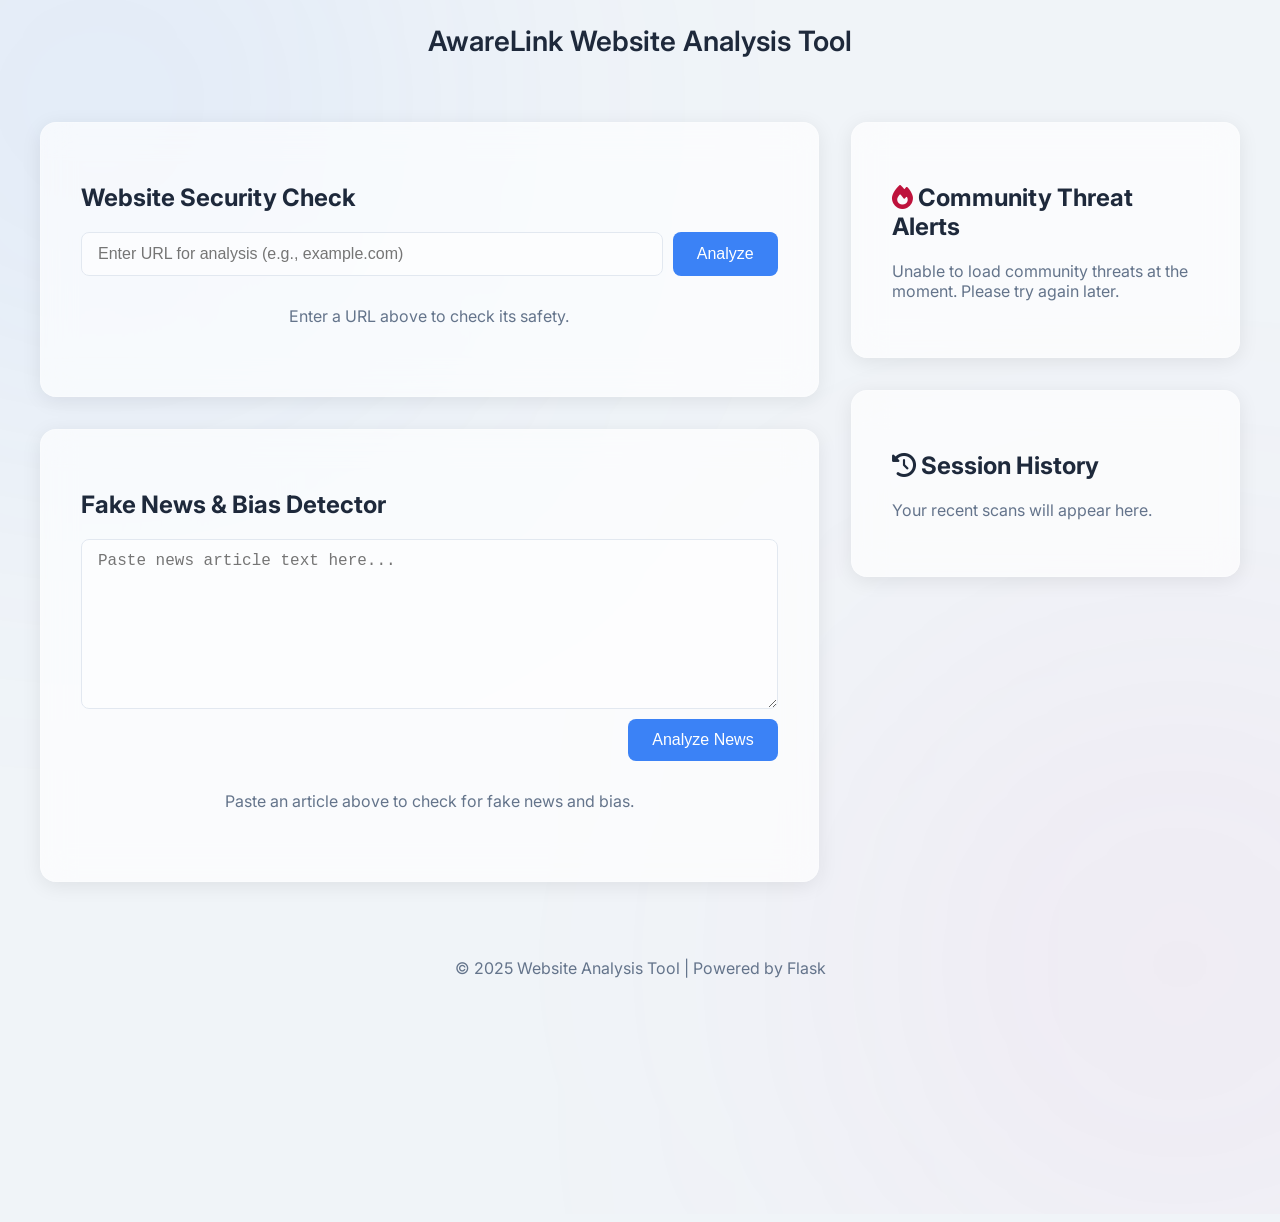
==== web_design/layoutRE.html @ 7726a781 "Add files via upload" ====
<!DOCTYPE html>
<html lang="en">
<head>
    <meta charset="UTF-8">
    <meta name="viewport" content="width=device-width, initial-scale=1.0">
    <title>AwareLink Website Analysis Tool</title>
    <link href="https://fonts.googleapis.com/css2?family=Inter:wght@400;500;600;700&display=swap" rel="stylesheet">
    <link rel="stylesheet" href="https://cdnjs.cloudflare.com/ajax/libs/font-awesome/6.5.1/css/all.min.css">
    <style>
        :root {
            --background: #f0f4f8;
            --surface: #ffffff;
            --primary: #3b82f6;
            --primary-hover: #2563eb;
            --text-primary: #1e293b;
            --text-secondary: #64748b;
            --border-color: #e2e8f0;
            
            --legitimate-bg: #e0fbe0;
            --legitimate-text: #166534;
            --suspicious-bg: #fffbe0;
            --suspicious-text: #a16207;
            --malicious-bg: #ffe0e0;
            --malicious-text: #be123c;
        }

        body {
            font-family: 'Inter', sans-serif;
            margin: 0;
            background-color: var(--background);
            color: var(--text-primary);
            display: flex;
            flex-direction: column;
            min-height: 100vh;
            position: relative;
            overflow-x: hidden;
        }

        /* --- NEW: Style to prevent background scroll when modal is open --- */
        body.modal-open {
            overflow: hidden;
        }

        body::before,
        body::after {
            content: '';
            position: absolute;
            width: 500px;
            height: 500px;
            border-radius: 50%;
            filter: blur(200px);
            z-index: -1;
        }

        body::before {
            background-color: rgba(59, 130, 246, 0.15);
            top: -150px;
            left: -150px;
        }

        body::after {
            background-color: rgba(236, 72, 153, 0.1);
            bottom: -200px;
            right: -150px;
        }

        header {
            background-color: transparent;
            padding: 1.5rem 0;
            text-align: center;
            opacity: 0;
            transform: translateY(-20px);
            animation: fadeInDown 0.6s 0.2s ease-out forwards;
        }

        header h1 {
            margin: 0;
            font-size: 1.75rem;
            font-weight: 600;
        }

        .container {
            width: 100%;
            max-width: 1200px; 
            margin: 40px auto;
            padding: 0 20px;
            flex-grow: 1;
        }

        .analyzer-card {
            background-color: rgba(255, 255, 255, 0.65);
            -webkit-backdrop-filter: blur(16px);
            backdrop-filter: blur(16px);
            padding: 2.5rem;
            border-radius: 16px;
            box-shadow: 0 4px 20px rgba(0, 0, 0, 0.08);
            border: 1px solid rgba(255, 255, 255, 0.25);
            margin-bottom: 2rem;
            opacity: 0;
            transform: translateY(20px);
            animation: fadeInUp 0.6s ease-out forwards;
        }
        
        .main-content .analyzer-card:nth-of-type(1) { animation-delay: 0.4s; }
        .main-content .analyzer-card:nth-of-type(2) { animation-delay: 0.5s; }
        .sidebar .analyzer-card:nth-of-type(1) { animation-delay: 0.6s; }
        .sidebar .analyzer-card:nth-of-type(2) { animation-delay: 0.7s; }

        .main-content, .sidebar {
            display: flex;
            flex-direction: column;
            gap: 2rem;
        }

        @media (min-width: 992px) {
            .container { display: flex; flex-direction: row; gap: 2rem; align-items: flex-start; }
            .main-content { flex: 2; min-width: 0; }
            .sidebar { flex: 1; position: sticky; top: 40px; min-width: 0; }
             .analyzer-card { margin-bottom: 0; }
        }
        
        .form-container { display: flex; gap: 10px; }
        .form-container input, .form-container textarea { padding: 12px 16px; font-size: 1rem; flex-grow: 1; border: 1px solid var(--border-color); border-radius: 8px; transition: box-shadow 0.3s, border-color 0.3s; width: 100%; box-sizing: border-box; background: rgba(255, 255, 255, 0.5); }
        .form-container input:focus, .form-container textarea:focus { outline: none; box-shadow: 0 0 0 3px rgba(59, 130, 246, 0.3); border-color: var(--primary); }
        
        .form-container button { 
            padding: 12px 24px; font-size: 1rem; font-weight: 500; background-color: var(--primary); border: none; color: white; cursor: pointer; border-radius: 8px; display: flex; align-items: center; justify-content: center; gap: 8px; 
            transition: background-color 0.2s, transform 0.15s ease-out;
            transform-origin: center;
        }
        .form-container button:hover { 
            background-color: var(--primary-hover); 
            transform: scale(1.05);
        }
        .form-container button:active {
            transform: scale(0.98);
        }

        .loader { width: 18px; height: 18px; border: 2px solid #FFF; border-bottom-color: transparent; border-radius: 50%; display: inline-block; box-sizing: border-box; animation: rotation 1s linear infinite; }
        
        @keyframes rotation { 0% { transform: rotate(0deg); } 100% { transform: rotate(360deg); } }
        @keyframes fadeInDown { to { opacity: 1; transform: translateY(0); } }
        @keyframes fadeInUp { to { opacity: 1; transform: translateY(0); } }
        @keyframes popIn { 0% { opacity: 0; transform: scale(0.8); } 100% { opacity: 1; transform: scale(1); } }
        @keyframes slideInLeft { from { opacity: 0; transform: translateX(-20px); } to { opacity: 1; transform: translateX(0); } }
        @keyframes fadeIn { to { opacity: 1; } }

        .result-container { margin-top: 30px; opacity: 0; transform: translateY(20px); transition: opacity 0.5s ease, transform 0.5s ease; }
        .result-container.visible { opacity: 1; transform: translateY(0); }
        
        .result-verdict { 
            padding: 20px; border-radius: 12px; text-align: center; margin-bottom: 20px; 
            transform: scale(0.95);
            opacity: 0;
            animation: popIn 0.5s 0.2s ease-out forwards;
        }
        .result-verdict h2 { margin: 0 0 10px 0; font-size: 1.5rem; display: flex; align-items: center; justify-content: center; gap: 10px; }
        
        .result-verdict h2 i {
            display: inline-block;
            animation: popIn 0.5s 0.4s ease-out forwards;
            transform-origin: center;
        }

        .result-verdict p { margin: 0; font-size: 1rem; }
        .verdict-legitimate { background-color: var(--legitimate-bg); color: var(--legitimate-text); }
        .verdict-suspicious { background-color: var(--suspicious-bg); color: var(--suspicious-text); }
        .verdict-malicious { background-color: var(--malicious-bg); color: var(--malicious-text); }

        .result-details { display: grid; grid-template-columns: repeat(auto-fit, minmax(200px, 1fr)); gap: 20px; }
        
        .detail-box, .warning-item { 
            background: rgba(248, 250, 252, 0.7); padding: 15px; border-radius: 8px; border: 1px solid var(--border-color); 
            opacity: 0;
            transform: translateY(15px);
            animation: fadeInUp 0.5s ease-out forwards;
        }

        .result-container.visible .result-details .detail-box:nth-child(1), .modal-content .result-details .detail-box:nth-child(1) { animation-delay: 0.3s; }
        .result-container.visible .result-details .detail-box:nth-child(2), .modal-content .result-details .detail-box:nth-child(2) { animation-delay: 0.4s; }
        .result-container.visible .result-details .detail-box:nth-child(3), .modal-content .result-details .detail-box:nth-child(3) { animation-delay: 0.5s; }
        .result-container.visible .detail-box.analysis-details, .modal-content .detail-box.analysis-details { animation-delay: 0.6s; }
        .result-container.visible .warning-item:nth-child(1), .modal-content .warning-item:nth-child(1) { animation-delay: 0.7s; }
        .result-container.visible .warning-item:nth-child(2), .modal-content .warning-item:nth-child(2) { animation-delay: 0.8s; }
        
        .detail-box h4 { margin: 0 0 10px 0; color: var(--text-secondary); font-weight: 500; }
        .detail-box p { margin: 0; font-weight: 600; font-size: 1.25rem; }
        
        .warning-item { margin-bottom: 15px; padding: 10px; }
        .warning-header { display: flex; align-items: center; gap: 10px; margin-bottom: 5px; }
        .warning-explanation { margin: 0; color: var(--text-secondary); font-size: 0.95rem; }
        .news-analysis-container .detail-box p { font-size: 1.1rem; }
        .news-analysis-container .reasoning { font-size: 1rem; line-height: 1.5; color: var(--text-secondary); }
        
        .feedback-container { margin-top: 25px; padding-top: 20px; border-top: 1px solid rgba(226, 232, 240, 0.7); text-align: center; opacity: 0; transform: translateY(15px); animation: fadeInUp 0.5s 1s ease-out forwards; }
        .feedback-container p { margin: 0 0 15px 0; font-weight: 500; color: var(--text-secondary); }
        .feedback-buttons button { background-color: transparent; border: 1px solid var(--border-color); color: var(--text-secondary); padding: 8px 16px; border-radius: 8px; cursor: pointer; margin: 0 5px; transition: background-color 0.2s, color 0.2s, transform 0.15s ease-out; gap: 8px; }
        .feedback-buttons button:hover { background-color: rgba(248, 250, 252, 0.7); border-color: #ced6e0; transform: scale(1.05); }
        .feedback-buttons button:active { transform: scale(0.98); }
        .feedback-buttons button:disabled { cursor: not-allowed; opacity: 0.6; }

        .history-list, .community-highlights-list { list-style: none; padding: 0; margin: 0; }
        .history-item, .community-item { display: flex; justify-content: space-between; align-items: center; padding: 12px 0; border-bottom: 1px solid var(--border-color); cursor: pointer; transition: background-color 0.2s, transform 0.2s ease-out; }
        
        .history-item:hover, .community-item:hover { 
            background-color: rgba(248, 250, 252, 0.5);
            transform: translateX(5px);
         }

        .history-item.is-new { animation: slideInLeft 0.5s ease-out forwards; }
        .history-item:last-child, .community-item:last-child { border-bottom: none; }
        .history-item .url, .community-item .url { font-weight: 500; word-break: break-all; padding-right: 10px; }
        .history-item .flag { font-weight: 600; padding: 4px 8px; border-radius: 6px; font-size: 0.9rem; white-space: nowrap; }
        .flag.legitimate { background-color: var(--legitimate-bg); color: var(--legitimate-text); }
        .flag.suspicious { background-color: var(--suspicious-bg); color: var(--suspicious-text); }
        .flag.malicious { background-color: var(--malicious-bg); color: var(--malicious-text); }
        .community-item .score { font-weight: 700; color: var(--malicious-text); font-size: 1.1rem; }
        .community-item .url { font-family: 'Courier New', Courier, monospace; color: var(--malicious-text); }
        
        footer { text-align: center; padding: 20px 0; color: var(--text-secondary); margin-top: auto; }

        /* --- NEW: Modal Styles --- */
        .modal-overlay {
            position: fixed;
            top: 0;
            left: 0;
            width: 100%;
            height: 100%;
            background-color: rgba(30, 41, 59, 0.6);
            z-index: 1000;
            display: flex;
            align-items: center;
            justify-content: center;
            opacity: 0;
            visibility: hidden;
            transition: opacity 0.3s ease, visibility 0.3s ease;
        }
        
        .modal-container {
            width: 90%;
            max-width: 700px;
            max-height: 90vh;
            overflow-y: auto;
            position: relative;
            background-color: rgba(255, 255, 255, 0.65);
            -webkit-backdrop-filter: blur(16px);
            backdrop-filter: blur(16px);
            padding: 2rem;
            border-radius: 16px;
            box-shadow: 0 8px 30px rgba(0, 0, 0, 0.12);
            border: 1px solid rgba(255, 255, 255, 0.25);
            transform: scale(0.95);
            transition: transform 0.3s ease;
        }

        .modal-overlay.active {
            opacity: 1;
            visibility: visible;
        }

        .modal-overlay.active .modal-container {
            transform: scale(1);
        }

        .modal-close-btn {
            position: absolute;
            top: 15px;
            right: 15px;
            background: rgba(248, 250, 252, 0.7);
            border: 1px solid var(--border-color);
            border-radius: 50%;
            width: 32px;
            height: 32px;
            cursor: pointer;
            display: flex;
            align-items: center;
            justify-content: center;
            color: var(--text-secondary);
            font-size: 1rem;
            transition: background-color 0.2s, transform 0.2s;
        }
        .modal-close-btn:hover {
            background-color: rgba(226, 232, 240, 0.8);
            transform: rotate(90deg);
        }

    </style>
</head>
<body>
    
    <header>
        <h1>AwareLink Website Analysis Tool</h1>
    </header>

    <div class="container">
        <!-- Main content column -->
        <div class="main-content">
            <div class="analyzer-card">
                <h2>Website Security Check</h2>
                <div class="form-container">
                    <input type="text" id="url" placeholder="Enter URL for analysis (e.g., example.com)" required>
                    <button id="analyzeButton">
                        <span id="button-text">Analyze</span>
                        <span id="loader" class="loader" style="display: none;"></span>
                    </button>
                </div>
                <div id="result-placeholder" style="text-align:center; margin-top: 30px; color: var(--text-secondary);">
                    <p>Enter a URL above to check its safety.</p>
                </div>
                <div class="result-container" id="result"></div>
            </div>

            <div class="analyzer-card">
                <h2>Fake News & Bias Detector</h2>
                <div class="form-container" style="flex-direction: column;">
                    <textarea id="news-text" rows="8" placeholder="Paste news article text here..."></textarea>
                    <button id="analyzeNewsButton" style="align-self: flex-end;">
                        <span id="news-button-text">Analyze News</span>
                        <span id="news-loader" class="loader" style="display: none;"></span>
                    </button>
                </div>
                <div id="news-result-placeholder" style="text-align:center; margin-top: 30px; color: var(--text-secondary);">
                    <p>Paste an article above to check for fake news and bias.</p>
                </div>
                <div class="result-container" id="news-result"></div>
            </div>
        </div>

        <!-- Sidebar column -->
        <div class="sidebar">
            <div class="analyzer-card">
                <h2><i class="fa-solid fa-fire" style="color: var(--malicious-text);"></i> Community Threat Alerts</h2>
                <div id="community-highlights-placeholder" style="color: var(--text-secondary);">
                    <p>Latest high-risk websites reported by the community.</p>
                </div>
                <div id="community-highlights-container" class="community-highlights-list"></div>
            </div>

            <div class="analyzer-card">
                <h2><i class="fa-solid fa-clock-rotate-left"></i> Session History</h2>
                <div id="history-placeholder" style="color: var(--text-secondary);">
                    <p>Your recent scans will appear here.</p>
                </div>
                <div class="history-list" id="history-list-container"></div>
            </div>
        </div>
    </div>
    
    <footer>
        <p>&copy; 2025 Website Analysis Tool | Powered by Flask</p>
    </footer>

    <!-- --- NEW: Modal HTML structure --- -->
    <div class="modal-overlay" id="modal-overlay">
        <div class="modal-container">
            <button class="modal-close-btn" id="modal-close-btn"><i class="fa-solid fa-xmark"></i></button>
            <div class="modal-content" id="modal-content">
                <!-- Dynamic content will be injected here -->
            </div>
        </div>
    </div>


    <script>
        // --- SCRIPT START ---
        const analyzeButton = document.getElementById("analyzeButton");
        const buttonText = document.getElementById("button-text");
        const loader = document.getElementById("loader");
        const urlInput = document.getElementById("url");
        const resultContainer = document.getElementById("result");
        const resultPlaceholder = document.getElementById("result-placeholder");
        const analyzeNewsButton = document.getElementById("analyzeNewsButton");
        const newsButtonText = document.getElementById("news-button-text");
        const newsLoader = document.getElementById("news-loader");
        const newsTextInput = document.getElementById("news-text");
        const newsResultContainer = document.getElementById("news-result");
        const newsResultPlaceholder = document.getElementById("news-result-placeholder");
        const historyListContainer = document.getElementById('history-list-container');
        const historyPlaceholder = document.getElementById('history-placeholder');
        const communityHighlightsContainer = document.getElementById('community-highlights-container');
        let sessionHistory = [];

        // --- NEW: Modal elements ---
        const modalOverlay = document.getElementById('modal-overlay');
        const modalContent = document.getElementById('modal-content');
        const modalCloseBtn = document.getElementById('modal-close-btn');
        
        document.addEventListener('DOMContentLoaded', () => { loadCommunityHighlights(); });
        
        analyzeButton.addEventListener("click", handleAnalysis);
        urlInput.addEventListener("keyup", (event) => { if (event.key === "Enter") handleAnalysis(); });
        analyzeNewsButton.addEventListener("click", handleNewsAnalysis);
        
        // --- NEW: Modal close event listeners ---
        modalCloseBtn.addEventListener('click', closeModal);
        modalOverlay.addEventListener('click', (event) => {
            if (event.target === modalOverlay) {
                closeModal();
            }
        });
        document.addEventListener('keydown', (event) => {
            if (event.key === 'Escape' && modalOverlay.classList.contains('active')) {
                closeModal();
            }
        });


        async function handleAnalysis() { 
            const url = urlInput.value.trim(); 
            if (!url) { alert("Please enter a URL."); return; } 
            
            buttonText.textContent = "Analyzing..."; 
            loader.style.display = 'block'; 
            analyzeButton.disabled = true; 
            resultPlaceholder.style.display = 'none'; 
            resultContainer.classList.remove('visible');
            resultContainer.innerHTML = '';
            
            try { 
                const response = await fetch('/analyze', { method: 'POST', headers: { 'Content-Type': 'application/json' }, body: JSON.stringify({ url: url }), }); 
                if (!response.ok) { 
                    const errorData = await response.json(); 
                    throw new Error(errorData.error || `Analysis failed with status ${response.status}`); 
                } 
                const result = await response.json(); 
                addToHistory(result); 
                displayResult(result); 
            } catch (error) { 
                displayError(error.message); 
            } finally { 
                buttonText.textContent = 'Analyze'; 
                loader.style.display = 'none'; 
                analyzeButton.disabled = false; 
            } 
        }
        
        function addToHistory(result) { 
            // Prevent duplicate entries
            const existingIndex = sessionHistory.findIndex(item => item.url === result.url);
            if (existingIndex > -1) {
                sessionHistory.splice(existingIndex, 1);
            }
            sessionHistory.unshift(result); 
            renderHistory(); 
        }
        
        function renderHistory() { 
            if (sessionHistory.length === 0) { 
                historyPlaceholder.style.display = 'block'; 
                historyListContainer.innerHTML = ''; 
                return; 
            } 
            historyPlaceholder.style.display = 'none'; 
            const oldHistory = historyListContainer.innerHTML;
            historyListContainer.innerHTML = '';
            
            sessionHistory.forEach((item, index) => { 
                const historyItem = document.createElement('div'); 
                historyItem.className = 'history-item'; 
                if (index === 0 && oldHistory.length > 0) {
                     historyItem.classList.add('is-new');
                }
                historyItem.innerHTML = ` <span class="url">${item.url}</span> <span class="flag ${item.flag}">${item.flag}</span> `; 
                
                // --- UPDATED: Click event opens modal ---
                historyItem.addEventListener('click', () => { 
                    openModal(item);
                }); 
                
                historyListContainer.appendChild(historyItem); 

                if (historyItem.classList.contains('is-new')) {
                    setTimeout(() => historyItem.classList.remove('is-new'), 500);
                }
            }); 
        }
        
        /**
         * Loads the community highlights by fetching data from the backend API.
         */
        async function loadCommunityHighlights() {
            try {
                // Fetch threat data from the new API endpoint
                const response = await fetch('/api/community-threats');
                if (!response.ok) {
                    throw new Error(`Network response error: ${response.statusText}`);
                }
               
                const threats = await response.json();
                const placeholder = document.getElementById('community-highlights-placeholder');
                if (!threats || threats.length === 0) {
                    if(placeholder) placeholder.innerHTML = '<p>No high-risk threats reported recently. Stay vigilant!</p>';
                    placeholder.style.display = 'block';
                    communityHighlightsContainer.innerHTML = '';
                    return;
                }
               
                if (placeholder) placeholder.style.display = 'none';
                 // Clear any existing dummy/old data container.
                communityHighlightsContainer.innerHTML = '';

                threats.forEach(item => {
                    const communityItem = document.createElement('div');
                    communityItem.className = 'community-item';
                    communityItem.innerHTML = ` <span class="url">${item.url}</span> <span class="score">${item.score}/100</span> `;
                    
                    // --- NEW: Click event opens modal with dummy data ---
                    communityItem.addEventListener('click', () => {
                        const dummyResult = {
                            url: item.url,
                            flag: 'malicious',
                            threat_score: item.score,
                            domain_age_days: 'N/A',
                            analysis_source: 'Community',
                            warnings: ['This URL was identified as a high-risk threat by the community. Proceed with extreme caution.']
                        };
                        openModal(dummyResult);
                    });

                    communityHighlightsContainer.appendChild(communityItem);
                });
            } catch (error) {
                console.error('Error loading community highlights:', error);
                const placeholder = document.getElementById('community-highlights-placeholder');
                if (placeholder) {
                    placeholder.innerHTML = '<p>Unable to load community threats at the moment. Please try again later.</p>';
                }
            }
        }
        
        async function handleNewsAnalysis() { 
            const text = newsTextInput.value.trim(); 
            if (!text) { alert("Please paste some news text to analyze."); return; } 
            
            newsButtonText.textContent = "Analyzing..."; 
            newsLoader.style.display = 'block'; 
            analyzeNewsButton.disabled = true; 
            newsResultPlaceholder.style.display = 'none'; 
            newsResultContainer.classList.remove('visible'); 
            newsResultContainer.innerHTML = '';
            
            try { 
                const response = await fetch('/analyze-news', { method: 'POST', headers: { 'Content-Type': 'application/json' }, body: JSON.stringify({ text: text }), }); 
                if (!response.ok) { 
                    const errorData = await response.json(); 
                    throw new Error(errorData.error || `News analysis failed with status ${response.status}`); 
                } 
                const result = await response.json(); 
                displayNewsResult(result); 
            } catch (error) { 
                displayNewsError(error.message); 
            } finally { 
                newsButtonText.textContent = 'Analyze News'; 
                newsLoader.style.display = 'none'; 
                analyzeNewsButton.disabled = false; 
            } 
        }

        function animateCountUp(element, finalValue, duration = 1500) {
            let start = 0;
            const end = parseInt(finalValue, 10) || 0;
            if (end === 0) {
                 element.textContent = '0';
                 return;
            }
            const stepTime = Math.abs(Math.floor(duration / end));
            const timer = setInterval(() => {
                start += 1;
                element.textContent = `${start}`;
                if (start === end) {
                    clearInterval(timer);
                }
            }, stepTime);
        }
        
        function displayError(errorMessage) { 
            resultContainer.innerHTML = `<div class="result-verdict verdict-malicious"><h2><i class="fa-solid fa-circle-xmark"></i> Analysis Error</h2><p>${errorMessage}</p></div>`; 
            resultContainer.classList.add('visible'); 
        }
        
        function displayNewsError(errorMessage) { 
            newsResultContainer.innerHTML = `<div class="result-verdict verdict-malicious"><h2><i class="fa-solid fa-circle-xmark"></i> Analysis Error</h2><p>${errorMessage}</p></div>`; 
            newsResultContainer.classList.add('visible'); 
        }
        
        function translateWarning(warning) { let translation = { title: "Community Report", explanation: warning }; if (warning.startsWith("Uses IP address")) { translation = { title: "Uses a Direct IP Address", explanation: "Legitimate websites use a domain name (like google.com), not a numerical IP address. This is a major red flag for phishing." }; } else if (warning.startsWith("Contains '@' symbol")) { translation = { title: "Contains '@' Symbol", explanation: "This may be an attempt to embed credentials in the URL, a common phishing trick to steal login information." }; } else if (warning.startsWith("Excessive hyphens")) { translation = { title: "Too Many Hyphens in Address", explanation: "Scammers often use hyphens to mimic legitimate sites (e.g., 'your-bank-online-security.com'). Too many is a sign of deception." }; } else if (warning.startsWith("Suspicious TLD")) { const tld = warning.split(':')[1] ? warning.split(':')[1].trim() : ''; translation = { title: "Uncommon or Risky Domain Ending", explanation: `The website uses the '${tld}' domain ending, which is cheap and popular with scammers for creating throwaway websites.` }; } else if (warning.startsWith("Excessively long domain name")) { translation = { title: "Excessively Long Domain Name", explanation: "Very long domain names are often used to confuse users and hide malicious intent." }; } else if (warning.startsWith("Too many subdomains")) { translation = { title: "Too Many Subdomains", explanation: "Excessive subdomains can be used to deceive users into thinking it's a legitimate nested site." }; } else if (warning.startsWith("Contains sensitive/trigger keywords")) { translation = { title: "Suspicious Keywords in Domain", explanation: "Words like 'login', 'secure', or 'banking' in the domain may indicate an attempt to impersonate trusted services." }; } else if (warning.startsWith("Suspicious subdomain usage")) { translation = { title: "Suspicious Subdomain Pattern", explanation: "This matches known scam patterns, such as fake government or subsidy sites." }; } else if (warning.startsWith("New domain")) { const age = warning.match(/\d+/) ? warning.match(/\d+/)[0] : 'a few'; translation = { title: "Very New Website", explanation: `This website was registered only ${age} days ago. Scammers create new sites constantly, so a new domain is a sign of higher risk.` }; } else if (warning.startsWith("Invalid or expiring SSL")) { translation = { title: "Invalid or Expiring SSL Certificate", explanation: "The site's security certificate is invalid or about to expire, which can expose your data to interception." }; } else if (warning.startsWith("No HTTPS")) { translation = { title: "Insecure Connection (No HTTPS)", explanation: "This site does not use basic encryption. Any information you send (passwords, credit cards) can be easily stolen." }; } else if (warning.startsWith("Missing security headers")) { translation = { title: "Missing Modern Security Features", explanation: "The website is missing standard security features that protect visitors from common attacks like clickjacking." }; } else if (warning.startsWith("Excessive hidden elements")) { translation = { title: "Excessive Hidden Elements", explanation: "Too many hidden parts on the page could be hiding malicious code or deceptive content." }; } else if (warning.startsWith("Multiple iframes")) { translation = { title: "Multiple Iframes Detected", explanation: "Excessive iframes can be used to embed harmful content from other sites without your knowledge." }; } else if (warning.startsWith("Could not determine domain age")) { translation = { title: "Unknown Domain Age", explanation: "We couldn't retrieve the registration date, which makes it harder to assess trustworthiness." }; } else if (warning === "Looks normal") { translation = { title: "URL Structure Normal", explanation: "The website's address doesn't show any common signs of deception." }; } return translation; }
        
        // --- NEW: Reusable function to generate result HTML ---
        function generateResultHTML(result) {
            let verdictClass = '', verdictIcon = '', verdictText = result.flag.charAt(0).toUpperCase() + result.flag.slice(1); 
            if (result.flag === 'legitimate') { verdictClass = 'verdict-legitimate'; verdictIcon = '<i class="fa-solid fa-shield-halved"></i>'; } 
            else if (result.flag === 'suspicious') { verdictClass = 'verdict-suspicious'; verdictIcon = '<i class="fa-solid fa-triangle-exclamation"></i>'; } 
            else { verdictClass = 'verdict-malicious'; verdictIcon = '<i class="fa-solid fa-ban"></i>'; } 
            
            let warningsHTML = '<div class="warning-item"><div class="warning-header"><h4><i class="fa-solid fa-check-circle" style="color: var(--legitimate-text);"></i> All Clear</h4></div><p class="warning-explanation">No specific warnings were triggered based on our analysis.</p></div>'; 
            if (result.warnings && result.warnings.length > 0) { 
                warningsHTML = ''; 
                result.warnings.forEach(rawWarning => { 
                    const translated = translateWarning(rawWarning); 
                    warningsHTML += `<div class="warning-item"><div class="warning-header"><i class="fa-solid fa-triangle-exclamation"></i><h4>${translated.title}</h4></div><p class="warning-explanation">${translated.explanation}</p></div>`; 
                }); 
            } 
            
            return `
                <div class="result-verdict ${verdictClass}">
                    <h2>${verdictIcon} This Website is Potentially <strong>${verdictText}</strong></h2>
                    <p>Analysis for: <strong>${result.url}</strong></p>
                </div>
                <div class="result-details">
                    <div class="detail-box">
                        <h4>Risk Score</h4>
                        <p><span class="score-value">0</span>/100</p>
                    </div>
                    <div class="detail-box">
                        <h4>Website Age</h4>
                        <p>${result.domain_age_days !== null && result.domain_age_days !== undefined ? result.domain_age_days + ' days' : 'Unknown'}</p>
                    </div>
                    <div class="detail-box">
                        <h4>Analysis Source</h4>
                        <p>${result.analysis_source.toUpperCase()}</p>
                    </div>
                </div>
                <div class="detail-box analysis-details" style="margin-top: 20px;">
                    <h3 style="margin: 0 0 15px 0;"><i class="fa-solid fa-list-check"></i> Analysis Details</h3>
                    ${warningsHTML}
                </div>`;
        }

        function displayResult(result) { 
            const feedbackHTML = `<div class="feedback-container" id="feedback-for-${result.url.replace(/[^a-zA-Z0-9]/g, '')}"><p>Was this analysis accurate?</p><div class="feedback-buttons"><button onclick="handleFeedback(true, '${result.url}')"><i class="fa-solid fa-thumbs-up"></i> Accurate</button><button onclick="handleFeedback(false, '${result.url}')"><i class="fa-solid fa-thumbs-down"></i> Inaccurate</button></div></div>`; 
            
            resultContainer.innerHTML = generateResultHTML(result) + feedbackHTML;
            resultContainer.classList.add('visible'); 

            const scoreElement = resultContainer.querySelector('.score-value');
            if (scoreElement) {
                const score = result.threat_score !== undefined ? result.threat_score : 0;
                animateCountUp(scoreElement, score);
            }
        }
        
        /**
         * NEW: Sends user feedback on scan accuracy to the server.
         * @param {boolean} isAccurate - Whether the user found the analysis accurate
         * @param {string} url - The URL analyzed
         */
        async function handleFeedback(isAccurate, url) {
            console.log(`Feedback received for ${url}: ${isAccurate ? 'Accurate' : 'Inaccurate'}`);
            const feedbackContainerId = `feedback-for-${url.replace(/[^a-zA-Z0-9]/g, '')}`;
            const feedbackContainer = document.getElementById(feedbackContainerId);
            if (feedbackContainer) {
                feedbackContainer.innerHTML = `<p>Submitting feedback...</p>`;
            }
            try {
                const response = await fetch('/api/feedback', {
                    method: 'POST',
                    headers: { 'Content-Type': 'application/json' },
                    body: JSON.stringify({ accurate: isAccurate, url: url })
                });
                if (!response.ok) {
                    throw new Error(`Failed to submit feedback: ${response.statusText}`);
                }
                const data = await response.json();
                if (data.status === 'success') {
                    if (feedbackContainer) {
                        feedbackContainer.innerHTML = `<p style="opacity:0; animation: fadeInUp 0.5s forwards;">Thank you for your feedback!</p>`;
                    }
                } else {
                    throw new Error(data.message || 'Unknown error');
                }
            } catch (error) {
                console.error('Feedback submission error:', error);
                if (feedbackContainer) {
                    feedbackContainer.innerHTML = `<p style="opacity:0; animation: fadeInUp 0.5s forwards;">Feedback submission failed. Please try again.</p>`;
                }
            }
        }
        
        function displayNewsResult(result) { 
            let scoreColorClass = ''; 
            if (result.fake_news_score < 40) { scoreColorClass = 'verdict-legitimate'; } 
            else if (result.fake_news_score < 70) { scoreColorClass = 'verdict-suspicious'; } 
            else { scoreColorClass = 'verdict-malicious'; } 
            
            newsResultContainer.innerHTML = `
                <div class="news-analysis-container">
                    <div class="result-details">
                        <div class="detail-box ${scoreColorClass}">
                            <h4>Fake News Score</h4>
                            <p><span class="score-value">0</span>/100</p>
                        </div>
                        <div class="detail-box">
                            <h4>Political Bias</h4>
                            <p>${result.political_bias || 'N/A'}</p>
                        </div>
                    </div>
                    <div class="detail-box analysis-details" style="margin-top: 20px;">
                        <h3 style="margin: 0 0 15px 0;"><i class="fa-solid fa-lightbulb"></i> Reasoning</h3>
                        <p class="reasoning">${result.reasoning || 'No reasoning provided.'}</p>
                    </div>
                </div>`; 
            
            newsResultContainer.classList.add('visible'); 
            const scoreElement = newsResultContainer.querySelector('.score-value');
            if(scoreElement) {
                const score = result.fake_news_score !== undefined ? result.fake_news_score : 0;
                animateCountUp(scoreElement, score);
            }
        }
        
        // --- NEW: Modal control functions ---
        function openModal(result) {
            modalContent.innerHTML = generateResultHTML(result);
            document.body.classList.add('modal-open');
            modalOverlay.classList.add('active');

            const scoreElement = modalContent.querySelector('.score-value');
            if (scoreElement) {
                const score = result.threat_score !== undefined ? result.threat_score : 0;
                // Use a shorter animation for the modal so it feels responsive
                animateCountUp(scoreElement, score, 800);
            }
        }

        function closeModal() {
            document.body.classList.remove('modal-open');
            modalOverlay.classList.remove('active');
        }

    </script>
</body>
</html>
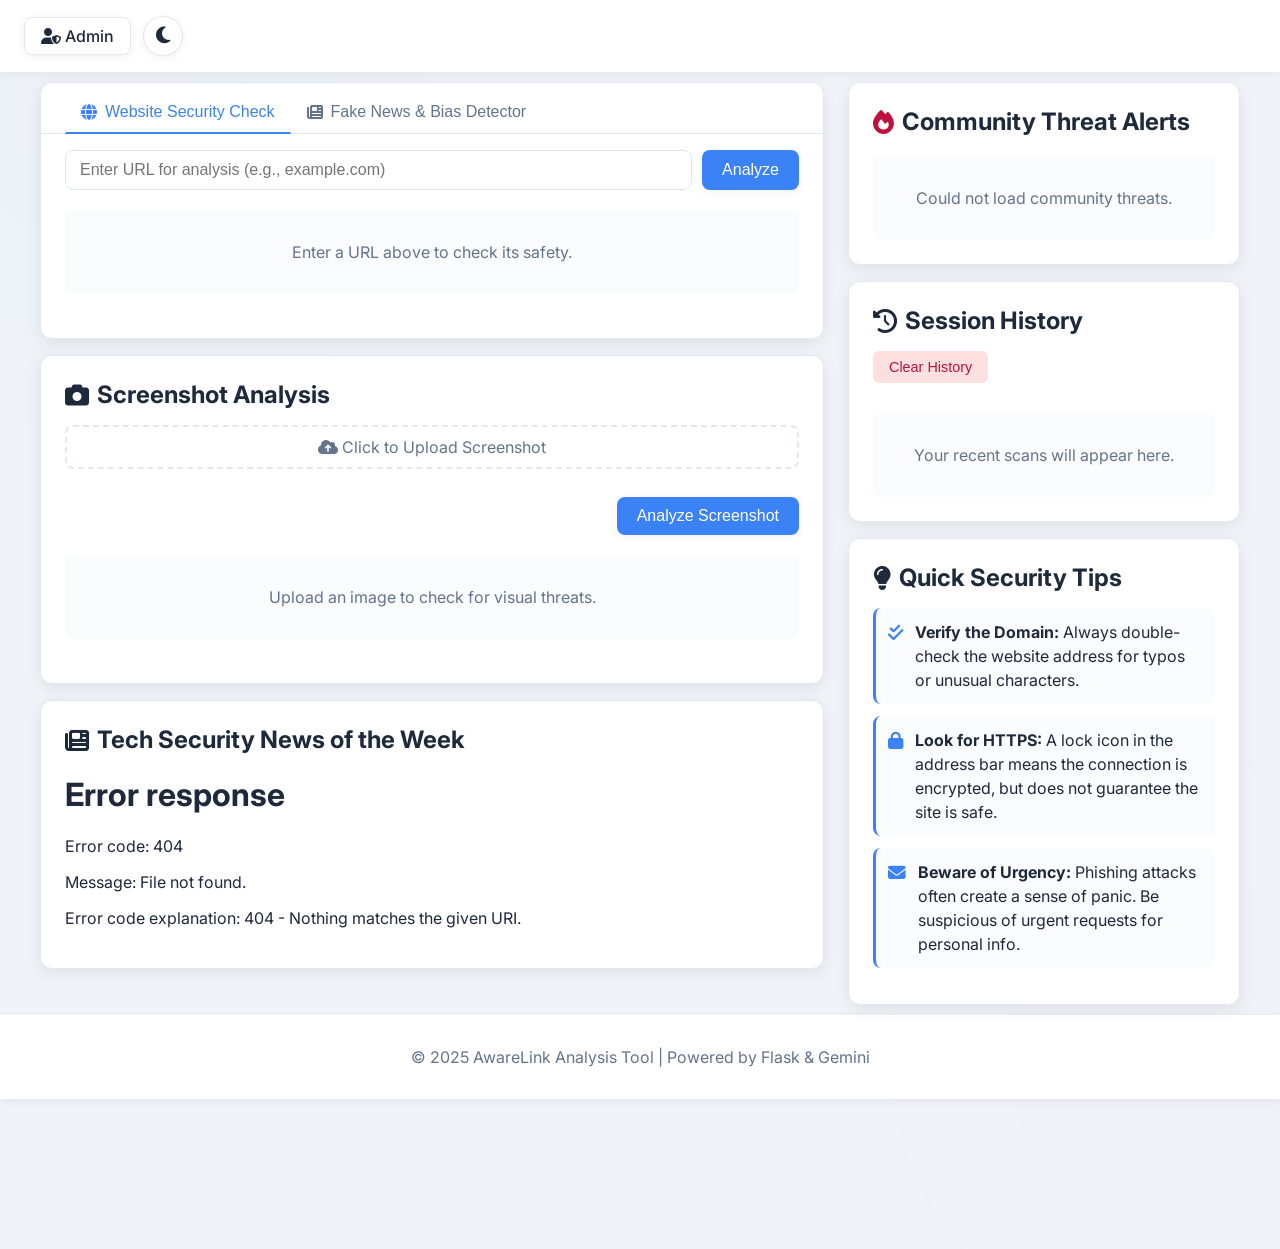
==== commit 58991ffe: "Add files via upload" ====
--- a/web_design/layoutRE.html
+++ b/web_design/layoutRE.html
@@ -8,413 +8,522 @@
     <link rel="stylesheet" href="https://cdnjs.cloudflare.com/ajax/libs/font-awesome/6.5.1/css/all.min.css">
     <style>
         :root {
-            --background: #f0f4f8;
-            --surface: #ffffff;
-            --primary: #3b82f6;
-            --primary-hover: #2563eb;
-            --text-primary: #1e293b;
-            --text-secondary: #64748b;
-            --border-color: #e2e8f0;
-            
-            --legitimate-bg: #e0fbe0;
-            --legitimate-text: #166534;
-            --suspicious-bg: #fffbe0;
-            --suspicious-text: #a16207;
-            --malicious-bg: #ffe0e0;
-            --malicious-text: #be123c;
-        }
-
+            --background: #f0f4f8; --surface: #ffffff; --primary: #3b82f6; --primary-hover: #2563eb;
+            --text-primary: #1e293b; --text-secondary: #64748b; --border-color: #e2e8f0;
+            --legitimate-bg: #e0fbe0; --legitimate-text: #166534; --suspicious-bg: #fffbe0;
+            --suspicious-text: #a16207; --malicious-bg: #ffe0e0; --malicious-text: #be123c;
+            --shadow-sm: 0 2px 8px rgba(0, 0, 0, 0.06);
+            --shadow-md: 0 4px 16px rgba(0, 0, 0, 0.08);
+        }
+        body.dark-mode {
+            --background: #0f172a; --surface: #1e293b; --primary: #60a5fa; --primary-hover: #3b82f6;
+            --text-primary: #e2e8f0; --text-secondary: #94a3b8; --border-color: #334155;
+            --legitimate-bg: rgba(34, 197, 94, 0.15); --legitimate-text: #4ade80;
+            --suspicious-bg: rgba(234, 179, 8, 0.15); --suspicious-text: #facc15;
+            --malicious-bg: rgba(239, 68, 68, 0.15); --malicious-text: #f87171;
+            --shadow-sm: 0 2px 8px rgba(0, 0, 0, 0.2);
+            --shadow-md: 0 4px 16px rgba(0, 0, 0, 0.2);
+        }
         body {
-            font-family: 'Inter', sans-serif;
-            margin: 0;
-            background-color: var(--background);
-            color: var(--text-primary);
-            display: flex;
-            flex-direction: column;
-            min-height: 100vh;
-            position: relative;
-            overflow-x: hidden;
-        }
-
-        /* --- NEW: Style to prevent background scroll when modal is open --- */
-        body.modal-open {
-            overflow: hidden;
-        }
-
-        body::before,
-        body::after {
-            content: '';
-            position: absolute;
-            width: 500px;
-            height: 500px;
-            border-radius: 50%;
-            filter: blur(200px);
-            z-index: -1;
-        }
-
-        body::before {
-            background-color: rgba(59, 130, 246, 0.15);
-            top: -150px;
-            left: -150px;
-        }
-
-        body::after {
-            background-color: rgba(236, 72, 153, 0.1);
-            bottom: -200px;
-            right: -150px;
-        }
+            font-family: 'Inter', sans-serif; margin: 0; background-color: var(--background); color: var(--text-primary);
+            display: flex; flex-direction: column; min-height: 100vh; position: relative; overflow-x: hidden;
+            transition: background-color 0.3s, color 0.3s;
+        }
+        body.modal-open { overflow: hidden; }
+
+        body::before, body::after {
+            content: ''; position: absolute; width: 400px; height: 400px;
+            border-radius: 50%; filter: blur(150px); z-index: -1; opacity: 0.3;
+        }
+        body::before { background-color: rgba(59, 130, 246, 0.1); top: -100px; left: -100px; }
+        body::after { background-color: rgba(236, 72, 153, 0.08); bottom: -150px; right: -100px; }
 
         header {
-            background-color: transparent;
-            padding: 1.5rem 0;
-            text-align: center;
-            opacity: 0;
-            transform: translateY(-20px);
-            animation: fadeInDown 0.6s 0.2s ease-out forwards;
-        }
-
-        header h1 {
-            margin: 0;
-            font-size: 1.75rem;
-            font-weight: 600;
-        }
-
-        .container {
-            width: 100%;
-            max-width: 1200px; 
-            margin: 40px auto;
-            padding: 0 20px;
-            flex-grow: 1;
-        }
-
+            display: flex; justify-content: space-between; align-items: center;
+            padding: 1rem 1.5rem; background: var(--surface); box-shadow: var(--shadow-sm);
+            backdrop-filter: blur(10px); opacity: 0; transform: translateY(-20px); animation: fadeInDown 0.6s 0.2s ease-out forwards;
+        }
+        .logo {
+            display: flex; align-items: center; gap: 0.5rem; margin: 0;
+            font-size: 1.5rem; font-weight: 700;
+        }
+        .logo i { color: var(--primary); font-size: 1.8rem; }
+        .header-actions { display: flex; align-items: center; gap: 0.75rem; }
+        .admin-link-header {
+            text-decoration: none; padding: 8px 16px; border-radius: 8px; font-weight: 500;
+            background-color: var(--surface); color: var(--text-primary); border: 1px solid var(--border-color);
+            transition: all 0.2s ease; box-shadow: var(--shadow-sm);
+        }
+        .admin-link-header:hover { background-color: var(--background); transform: translateY(-1px); box-shadow: var(--shadow-md); }
+        .dark-mode-toggle {
+            background: var(--surface); border: 1px solid var(--border-color); color: var(--text-primary);
+            width: 40px; height: 40px; border-radius: 50%; cursor: pointer;
+            display: flex; align-items: center; justify-content: center; font-size: 1.2rem;
+            transition: all 0.2s; box-shadow: var(--shadow-sm);
+        }
+        .dark-mode-toggle:hover { transform: scale(1.05) rotate(15deg); box-shadow: var(--shadow-md); }
+        .container { width: 100%; max-width: 1200px; margin: 10px auto; padding: 0 15px; flex-grow: 1; }
         .analyzer-card {
-            background-color: rgba(255, 255, 255, 0.65);
-            -webkit-backdrop-filter: blur(16px);
-            backdrop-filter: blur(16px);
-            padding: 2.5rem;
-            border-radius: 16px;
-            box-shadow: 0 4px 20px rgba(0, 0, 0, 0.08);
-            border: 1px solid rgba(255, 255, 255, 0.25);
-            margin-bottom: 2rem;
-            opacity: 0;
-            transform: translateY(20px);
-            animation: fadeInUp 0.6s ease-out forwards;
-        }
-        
+            background-color: var(--surface); backdrop-filter: blur(16px);
+            padding: 1.5rem; border-radius: 12px; box-shadow: var(--shadow-md);
+            border: 1px solid var(--border-color); margin-bottom: 1rem;
+            opacity: 0; transform: translateY(20px); animation: fadeInUp 0.6s ease-out forwards;
+        }
+        body.dark-mode .analyzer-card { background-color: rgba(30, 41, 59, 0.6); }
         .main-content .analyzer-card:nth-of-type(1) { animation-delay: 0.4s; }
         .main-content .analyzer-card:nth-of-type(2) { animation-delay: 0.5s; }
-        .sidebar .analyzer-card:nth-of-type(1) { animation-delay: 0.6s; }
-        .sidebar .analyzer-card:nth-of-type(2) { animation-delay: 0.7s; }
-
-        .main-content, .sidebar {
-            display: flex;
-            flex-direction: column;
-            gap: 2rem;
-        }
-
+        .sidebar .analyzer-card:nth-of-type(1) { animation-delay: 0.7s; }
+        .sidebar .analyzer-card:nth-of-type(2) { animation-delay: 0.8s; }
+        .sidebar .analyzer-card:nth-of-type(3) { animation-delay: 0.9s; }
+
+        .main-content, .sidebar { display: flex; flex-direction: column; gap: 1rem; }
         @media (min-width: 992px) {
-            .container { display: flex; flex-direction: row; gap: 2rem; align-items: flex-start; }
+            .container { display: flex; flex-direction: row; gap: 1.5rem; align-items: flex-start; }
             .main-content { flex: 2; min-width: 0; }
-            .sidebar { flex: 1; position: sticky; top: 40px; min-width: 0; }
-             .analyzer-card { margin-bottom: 0; }
-        }
-        
-        .form-container { display: flex; gap: 10px; }
-        .form-container input, .form-container textarea { padding: 12px 16px; font-size: 1rem; flex-grow: 1; border: 1px solid var(--border-color); border-radius: 8px; transition: box-shadow 0.3s, border-color 0.3s; width: 100%; box-sizing: border-box; background: rgba(255, 255, 255, 0.5); }
-        .form-container input:focus, .form-container textarea:focus { outline: none; box-shadow: 0 0 0 3px rgba(59, 130, 246, 0.3); border-color: var(--primary); }
+            .sidebar { flex: 1; position: sticky; top: 30px; min-width: 0; }
+            .analyzer-card { margin-bottom: 0; }
+        }
+        
+        .form-container { display: flex; gap: 10px; margin-bottom: 1rem; }
+        .form-container input, .form-container textarea {
+            padding: 10px 14px; font-size: 1rem; flex-grow: 1; border: 1px solid var(--border-color);
+            border-radius: 8px; transition: box-shadow 0.3s, border-color 0.3s;
+            width: 100%; box-sizing: border-box; background: rgba(255, 255, 255, 0.1); color: var(--text-primary);
+        }
+        body.dark-mode .form-container input, body.dark-mode .form-container textarea { background: rgba(15, 23, 42, 0.5); }
+        .form-container input:focus, .form-container textarea:focus { outline: none; box-shadow: 0 0 0 3px rgba(96, 165, 250, 0.5); border-color: var(--primary); }
         
         .form-container button { 
-            padding: 12px 24px; font-size: 1rem; font-weight: 500; background-color: var(--primary); border: none; color: white; cursor: pointer; border-radius: 8px; display: flex; align-items: center; justify-content: center; gap: 8px; 
-            transition: background-color 0.2s, transform 0.15s ease-out;
-            transform-origin: center;
-        }
-        .form-container button:hover { 
-            background-color: var(--primary-hover); 
-            transform: scale(1.05);
-        }
-        .form-container button:active {
-            transform: scale(0.98);
-        }
-
-        .loader { width: 18px; height: 18px; border: 2px solid #FFF; border-bottom-color: transparent; border-radius: 50%; display: inline-block; box-sizing: border-box; animation: rotation 1s linear infinite; }
+            padding: 10px 20px; font-size: 1rem; font-weight: 500; background-color: var(--primary); border: none; color: white;
+            cursor: pointer; border-radius: 8px; display: flex; align-items: center; justify-content: center; gap: 8px; 
+            transition: background-color 0.2s, transform 0.15s ease-out; transform-origin: center; box-shadow: var(--shadow-sm);
+        }
+        .form-container button:hover { background-color: var(--primary-hover); transform: translateY(-1px); box-shadow: var(--shadow-md); }
+        .form-container button:active { transform: scale(0.98); }
+
+        /* --- NEW TAB STYLES --- */
+        .tab-nav {
+            display: flex; border-bottom: 1px solid var(--border-color);
+            margin: -1rem -1.5rem 1rem -1.5rem; padding: 0 1.5rem;
+        }
+        .tab-button {
+            padding: 0.75rem 1rem; border: none; background-color: transparent; color: var(--text-secondary);
+            font-size: 1rem; font-weight: 500; cursor: pointer; position: relative;
+            transition: color 0.2s ease-in-out; display: flex; align-items: center; gap: 8px;
+        }
+        .tab-button:hover { color: var(--text-primary); }
+        .tab-button.active { color: var(--primary); }
+        .tab-button.active::after {
+            content: ''; position: absolute; bottom: -1px; left: 0; right: 0;
+            height: 2px; background-color: var(--primary); border-radius: 2px 2px 0 0;
+        }
+        .tab-content { display: none; }
+        .tab-content.active { display: block; animation: fadeInUp 0.5s ease-out forwards; }
+        /* --- END NEW TAB STYLES --- */
+
+        #screenshot-upload-label {
+            padding: 10px 16px; border: 2px dashed var(--border-color); border-radius: 8px;
+            text-align: center; color: var(--text-secondary); cursor: pointer; transition: all 0.2s;
+            display: block; margin-bottom: 0.5rem;
+        }
+        #screenshot-upload-label:hover { border-color: var(--primary); background-color: rgba(96, 165, 250, 0.1); }
+        #screenshot-upload-label.has-file { border-color: var(--legitimate-text); background-color: var(--legitimate-bg); color: var(--legitimate-text); }
+        #screenshot-upload { display: none; }
+        #screenshot-preview { max-width: 100%; max-height: 150px; border-radius: 8px; margin-top: 10px; display: none; box-shadow: var(--shadow-sm); }
+
+        .loader { width: 16px; height: 16px; border: 2px solid #FFF; border-bottom-color: transparent; border-radius: 50%; display: inline-block; box-sizing: border-box; animation: rotation 1s linear infinite; }
         
         @keyframes rotation { 0% { transform: rotate(0deg); } 100% { transform: rotate(360deg); } }
         @keyframes fadeInDown { to { opacity: 1; transform: translateY(0); } }
         @keyframes fadeInUp { to { opacity: 1; transform: translateY(0); } }
         @keyframes popIn { 0% { opacity: 0; transform: scale(0.8); } 100% { opacity: 1; transform: scale(1); } }
         @keyframes slideInLeft { from { opacity: 0; transform: translateX(-20px); } to { opacity: 1; transform: translateX(0); } }
-        @keyframes fadeIn { to { opacity: 1; } }
-
-        .result-container { margin-top: 30px; opacity: 0; transform: translateY(20px); transition: opacity 0.5s ease, transform 0.5s ease; }
+
+        .result-container { margin-top: 20px; opacity: 0; transform: translateY(20px); transition: opacity 0.5s ease, transform 0.5s ease; }
         .result-container.visible { opacity: 1; transform: translateY(0); }
-        
-        .result-verdict { 
-            padding: 20px; border-radius: 12px; text-align: center; margin-bottom: 20px; 
-            transform: scale(0.95);
-            opacity: 0;
-            animation: popIn 0.5s 0.2s ease-out forwards;
-        }
-        .result-verdict h2 { margin: 0 0 10px 0; font-size: 1.5rem; display: flex; align-items: center; justify-content: center; gap: 10px; }
-        
-        .result-verdict h2 i {
-            display: inline-block;
-            animation: popIn 0.5s 0.4s ease-out forwards;
-            transform-origin: center;
-        }
-
+        .result-verdict { padding: 16px; border-radius: 10px; text-align: center; margin-bottom: 16px; transform: scale(0.95); opacity: 0; animation: popIn 0.5s 0.2s ease-out forwards; box-shadow: var(--shadow-sm); }
+        .result-verdict h2 { margin: 0 0 8px 0; font-size: 1.4rem; display: flex; align-items: center; justify-content: center; gap: 8px; }
+        .result-verdict h2 i { display: inline-block; animation: popIn 0.5s 0.4s ease-out forwards; transform-origin: center; }
         .result-verdict p { margin: 0; font-size: 1rem; }
         .verdict-legitimate { background-color: var(--legitimate-bg); color: var(--legitimate-text); }
         .verdict-suspicious { background-color: var(--suspicious-bg); color: var(--suspicious-text); }
         .verdict-malicious { background-color: var(--malicious-bg); color: var(--malicious-text); }
-
-        .result-details { display: grid; grid-template-columns: repeat(auto-fit, minmax(200px, 1fr)); gap: 20px; }
-        
-        .detail-box, .warning-item { 
-            background: rgba(248, 250, 252, 0.7); padding: 15px; border-radius: 8px; border: 1px solid var(--border-color); 
-            opacity: 0;
-            transform: translateY(15px);
-            animation: fadeInUp 0.5s ease-out forwards;
-        }
-
-        .result-container.visible .result-details .detail-box:nth-child(1), .modal-content .result-details .detail-box:nth-child(1) { animation-delay: 0.3s; }
-        .result-container.visible .result-details .detail-box:nth-child(2), .modal-content .result-details .detail-box:nth-child(2) { animation-delay: 0.4s; }
-        .result-container.visible .result-details .detail-box:nth-child(3), .modal-content .result-details .detail-box:nth-child(3) { animation-delay: 0.5s; }
-        .result-container.visible .detail-box.analysis-details, .modal-content .detail-box.analysis-details { animation-delay: 0.6s; }
-        .result-container.visible .warning-item:nth-child(1), .modal-content .warning-item:nth-child(1) { animation-delay: 0.7s; }
-        .result-container.visible .warning-item:nth-child(2), .modal-content .warning-item:nth-child(2) { animation-delay: 0.8s; }
-        
-        .detail-box h4 { margin: 0 0 10px 0; color: var(--text-secondary); font-weight: 500; }
-        .detail-box p { margin: 0; font-weight: 600; font-size: 1.25rem; }
-        
-        .warning-item { margin-bottom: 15px; padding: 10px; }
-        .warning-header { display: flex; align-items: center; gap: 10px; margin-bottom: 5px; }
-        .warning-explanation { margin: 0; color: var(--text-secondary); font-size: 0.95rem; }
-        .news-analysis-container .detail-box p { font-size: 1.1rem; }
-        .news-analysis-container .reasoning { font-size: 1rem; line-height: 1.5; color: var(--text-secondary); }
-        
-        .feedback-container { margin-top: 25px; padding-top: 20px; border-top: 1px solid rgba(226, 232, 240, 0.7); text-align: center; opacity: 0; transform: translateY(15px); animation: fadeInUp 0.5s 1s ease-out forwards; }
-        .feedback-container p { margin: 0 0 15px 0; font-weight: 500; color: var(--text-secondary); }
-        .feedback-buttons button { background-color: transparent; border: 1px solid var(--border-color); color: var(--text-secondary); padding: 8px 16px; border-radius: 8px; cursor: pointer; margin: 0 5px; transition: background-color 0.2s, color 0.2s, transform 0.15s ease-out; gap: 8px; }
-        .feedback-buttons button:hover { background-color: rgba(248, 250, 252, 0.7); border-color: #ced6e0; transform: scale(1.05); }
-        .feedback-buttons button:active { transform: scale(0.98); }
-        .feedback-buttons button:disabled { cursor: not-allowed; opacity: 0.6; }
+        .result-details { display: grid; grid-template-columns: repeat(auto-fit, minmax(180px, 1fr)); gap: 16px; }
+        .detail-box, .warning-item { background: rgba(248, 250, 252, 0.1); padding: 12px; border-radius: 8px; border: 1px solid var(--border-color); opacity: 0; transform: translateY(15px); animation: fadeInUp 0.5s ease-out forwards; transition: all 0.2s; }
+        body.dark-mode .detail-box, body.dark-mode .warning-item { background: rgba(15, 23, 42, 0.4); }
+        .result-container.visible .detail-box:nth-child(n), .modal-content .detail-box:nth-child(n) { animation-delay: calc(0.3s + 0.1s * var(--n)); }
+        .detail-box:hover, .warning-item:hover { transform: translateY(-1px); box-shadow: var(--shadow-md); }
+        .detail-box h4 { margin: 0 0 8px 0; color: var(--text-secondary); font-weight: 500; }
+        .detail-box p { margin: 0; font-weight: 600; font-size: 1.1rem; }
+        
+        .feedback-container { margin-top: 20px; padding-top: 16px; border-top: 1px solid var(--border-color); text-align: center; opacity: 0; transform: translateY(15px); animation: fadeInUp 0.5s 1s ease-out forwards; }
+        .feedback-buttons { display: flex; justify-content: center; gap: 10px; }
+        .feedback-buttons button { background-color: transparent; border: 1px solid var(--border-color); color: var(--text-secondary); padding: 8px 16px; border-radius: 8px; cursor: pointer; transition: all 0.2s ease-out; gap: 8px; display: flex; align-items: center; justify-content: center; font-weight: 500; }
+        .feedback-buttons button:hover { background-color: var(--surface); border-color: var(--primary); color: var(--primary); transform: scale(1.02); }
 
         .history-list, .community-highlights-list { list-style: none; padding: 0; margin: 0; }
-        .history-item, .community-item { display: flex; justify-content: space-between; align-items: center; padding: 12px 0; border-bottom: 1px solid var(--border-color); cursor: pointer; transition: background-color 0.2s, transform 0.2s ease-out; }
-        
-        .history-item:hover, .community-item:hover { 
-            background-color: rgba(248, 250, 252, 0.5);
-            transform: translateX(5px);
-         }
-
+        .history-item, .community-item { display: flex; justify-content: space-between; align-items: center; padding: 10px; border-bottom: 1px solid var(--border-color); cursor: pointer; transition: background-color 0.2s, transform 0.2s ease-out; border-radius: 6px; margin-bottom: 4px; }
+        .history-item:hover, .community-item:hover { background-color: rgba(96, 165, 250, 0.1); transform: translateX(3px); }
         .history-item.is-new { animation: slideInLeft 0.5s ease-out forwards; }
         .history-item:last-child, .community-item:last-child { border-bottom: none; }
         .history-item .url, .community-item .url { font-weight: 500; word-break: break-all; padding-right: 10px; }
-        .history-item .flag { font-weight: 600; padding: 4px 8px; border-radius: 6px; font-size: 0.9rem; white-space: nowrap; }
+        .flag { font-weight: 600; padding: 4px 8px; border-radius: 6px; font-size: 0.9rem; white-space: nowrap; }
         .flag.legitimate { background-color: var(--legitimate-bg); color: var(--legitimate-text); }
         .flag.suspicious { background-color: var(--suspicious-bg); color: var(--suspicious-text); }
         .flag.malicious { background-color: var(--malicious-bg); color: var(--malicious-text); }
-        .community-item .score { font-weight: 700; color: var(--malicious-text); font-size: 1.1rem; }
-        .community-item .url { font-family: 'Courier New', Courier, monospace; color: var(--malicious-text); }
-        
-        footer { text-align: center; padding: 20px 0; color: var(--text-secondary); margin-top: auto; }
-
-        /* --- NEW: Modal Styles --- */
+
+        .security-tips-list { list-style: none; padding: 0; margin: 0; }
+        .tip-item { display: flex; align-items: flex-start; gap: 12px; margin-bottom: 12px; padding: 12px; background: rgba(248, 250, 252, 0.5); border-radius: 8px; border-left: 3px solid var(--primary); }
+        body.dark-mode .tip-item { background: rgba(15, 23, 42, 0.5); }
+        .tip-item i { color: var(--primary); font-size: 1.1rem; padding-top: 4px; flex-shrink: 0; }
+        .tip-item p { margin: 0; line-height: 1.5; }
+        
+        footer { text-align: center; padding: 16px 0; color: var(--text-secondary); margin-top: auto; background: var(--surface); box-shadow: var(--shadow-sm); }
+
+        /* --- Modal Styles --- */
         .modal-overlay {
-            position: fixed;
-            top: 0;
-            left: 0;
-            width: 100%;
-            height: 100%;
-            background-color: rgba(30, 41, 59, 0.6);
-            z-index: 1000;
-            display: flex;
-            align-items: center;
-            justify-content: center;
-            opacity: 0;
-            visibility: hidden;
-            transition: opacity 0.3s ease, visibility 0.3s ease;
-        }
-        
+            position: fixed; top: 0; left: 0; width: 100%; height: 100%; background-color: rgba(15, 23, 42, 0.8);
+            z-index: 1000; display: flex; align-items: center; justify-content: center;
+            opacity: 0; visibility: hidden; transition: opacity 0.3s ease, visibility 0.3s ease;
+        }
         .modal-container {
-            width: 90%;
-            max-width: 700px;
-            max-height: 90vh;
-            overflow-y: auto;
-            position: relative;
-            background-color: rgba(255, 255, 255, 0.65);
-            -webkit-backdrop-filter: blur(16px);
-            backdrop-filter: blur(16px);
-            padding: 2rem;
-            border-radius: 16px;
-            box-shadow: 0 8px 30px rgba(0, 0, 0, 0.12);
-            border: 1px solid rgba(255, 255, 255, 0.25);
-            transform: scale(0.95);
-            transition: transform 0.3s ease;
-        }
-
-        .modal-overlay.active {
-            opacity: 1;
-            visibility: visible;
-        }
-
-        .modal-overlay.active .modal-container {
-            transform: scale(1);
-        }
-
+            width: 90%; max-width: 700px; max-height: 90vh; overflow-y: auto; position: relative;
+            background-color: var(--surface); backdrop-filter: blur(16px); -webkit-backdrop-filter: blur(16px);
+            padding: 1.5rem; border-radius: 12px; box-shadow: var(--shadow-md);
+            border: 1px solid var(--border-color); transform: scale(0.95); transition: transform 0.3s ease;
+        }
+        body.dark-mode .modal-container { background-color: rgba(30, 41, 59, 0.8); }
+        .modal-overlay.active { opacity: 1; visibility: visible; }
+        .modal-overlay.active .modal-container { transform: scale(1); }
         .modal-close-btn {
-            position: absolute;
-            top: 15px;
-            right: 15px;
-            background: rgba(248, 250, 252, 0.7);
-            border: 1px solid var(--border-color);
-            border-radius: 50%;
-            width: 32px;
-            height: 32px;
-            cursor: pointer;
-            display: flex;
-            align-items: center;
-            justify-content: center;
-            color: var(--text-secondary);
-            font-size: 1rem;
-            transition: background-color 0.2s, transform 0.2s;
-        }
-        .modal-close-btn:hover {
-            background-color: rgba(226, 232, 240, 0.8);
-            transform: rotate(90deg);
-        }
-
+            position: absolute; top: 12px; right: 12px; background: var(--surface);
+            border: 1px solid var(--border-color); border-radius: 50%; width: 28px; height: 28px; cursor: pointer;
+            display: flex; align-items: center; justify-content: center; color: var(--text-secondary);
+            font-size: 1rem; transition: background-color 0.2s, transform 0.2s;
+        }
+        .modal-close-btn:hover { background-color: var(--border-color); transform: rotate(90deg); }
+
+        #feedback-modal-content h3 { margin-top: 0; }
+        #feedback-modal-content .feedback-reason-group { display: flex; flex-direction: column; gap: 10px; margin: 20px 0; }
+        #feedback-modal-content label { display: block; padding: 10px; border: 1px solid var(--border-color); border-radius: 8px; cursor: pointer; transition: background-color 0.2s; }
+        #feedback-modal-content input[type="radio"] { display: none; }
+        #feedback-modal-content input[type="radio"]:checked + label { background-color: var(--primary); color: white; border-color: var(--primary); }
+        #feedback-modal-content textarea { width: 100%; padding: 10px; border-radius: 8px; border: 1px solid var(--border-color); background: var(--background); color: var(--text-primary); }
+        #submit-feedback-btn { width: 100%; padding: 12px; background-color: var(--primary); color: white; border: none; border-radius: 8px; cursor: pointer; font-size: 1rem; transition: background-color 0.2s; }
+        #submit-feedback-btn:hover { background-color: var(--primary-hover); }
+
+        .placeholder-text {
+            text-align: center; margin-top: 20px; color: var(--text-secondary); padding: 1rem; background: rgba(248, 250, 252, 0.5); border-radius: 8px;
+        }
+        body.dark-mode .placeholder-text { background: rgba(15, 23, 42, 0.5); }
+
+        #clearHistoryBtn {
+            background-color: var(--malicious-bg); color: var(--malicious-text); border: none; padding: 8px 16px;
+            border-radius: 6px; cursor: pointer; font-size: 0.9rem; font-weight: 500; margin-bottom: 10px;
+            transition: background-color 0.2s; align-self: flex-end;
+        }
+        #clearHistoryBtn:hover { background-color: var(--malicious-text); color: white; }
     </style>
 </head>
 <body>
-    
     <header>
-        <h1>AwareLink Website Analysis Tool</h1>
+        <div class="header-actions">
+            <a href="/admin" class="admin-link-header"><i class="fa-solid fa-user-shield"></i> Admin</a>
+            <button class="dark-mode-toggle" id="darkModeToggle" aria-label="Toggle Dark Mode">
+                <i class="fa-solid fa-moon"></i>
+            </button>
+        </div>
     </header>
-
     <div class="container">
         <!-- Main content column -->
         <div class="main-content">
+            <!-- NEW: Combined and Tabbed Analyzer Card -->
             <div class="analyzer-card">
-                <h2>Website Security Check</h2>
-                <div class="form-container">
-                    <input type="text" id="url" placeholder="Enter URL for analysis (e.g., example.com)" required>
-                    <button id="analyzeButton">
-                        <span id="button-text">Analyze</span>
-                        <span id="loader" class="loader" style="display: none;"></span>
+                <div class="tab-nav">
+                    <button class="tab-button active" data-tab="website-check-tab">
+                        <i class="fa-solid fa-globe"></i> Website Security Check
                     </button>
-                </div>
-                <div id="result-placeholder" style="text-align:center; margin-top: 30px; color: var(--text-secondary);">
-                    <p>Enter a URL above to check its safety.</p>
-                </div>
-                <div class="result-container" id="result"></div>
+                    <button class="tab-button" data-tab="news-detector-tab">
+                        <i class="fa-solid fa-newspaper"></i> Fake News & Bias Detector
+                    </button>
+                </div>
+
+                <!-- Website Security Check Content -->
+                <div id="website-check-tab" class="tab-content active">
+                    <div class="form-container">
+                        <input type="text" id="url" placeholder="Enter URL for analysis (e.g., example.com)" required>
+                        <button id="analyzeButton">
+                            <span id="button-text">Analyze</span>
+                            <span id="loader" class="loader" style="display: none;"></span>
+                        </button>
+                    </div>
+                    <div id="result-placeholder" class="placeholder-text">
+                        <p>Enter a URL above to check its safety.</p>
+                    </div>
+                    <div class="result-container" id="result"></div>
+                </div>
+
+                <!-- Fake News & Bias Detector Content -->
+                <div id="news-detector-tab" class="tab-content">
+                    <div class="form-container" style="flex-direction: column;">
+                        <textarea id="news-text" rows="6" placeholder="Paste news article text here..."></textarea>
+                        <button id="analyzeNewsButton" style="align-self: flex-end;">
+                            <span id="news-button-text">Analyze News</span>
+                            <span id="news-loader" class="loader" style="display: none;"></span>
+                        </button>
+                    </div>
+                    <div id="news-result-placeholder" class="placeholder-text">
+                        <p>Paste an article to check for fake news and bias.</p>
+                    </div>
+                    <div class="result-container" id="news-result"></div>
+                </div>
             </div>
+            <!-- END: Combined Card -->
 
             <div class="analyzer-card">
-                <h2>Fake News & Bias Detector</h2>
+                <h2 style="margin: 0 0 1rem 0; display: flex; align-items: center; gap: 0.5rem;"><i class="fa-solid fa-camera"></i> Screenshot Analysis</h2>
                 <div class="form-container" style="flex-direction: column;">
-                    <textarea id="news-text" rows="8" placeholder="Paste news article text here..."></textarea>
-                    <button id="analyzeNewsButton" style="align-self: flex-end;">
-                        <span id="news-button-text">Analyze News</span>
-                        <span id="news-loader" class="loader" style="display: none;"></span>
+                    <input type="file" id="screenshot-upload" accept="image/*">
+                    <label for="screenshot-upload" id="screenshot-upload-label">
+                        <i class="fa-solid fa-cloud-arrow-up"></i>
+                        <span id="upload-label-text"> Click to Upload Screenshot</span>
+                    </label>
+                    <img id="screenshot-preview" src="" alt="Screenshot Preview"/>
+                    <button id="analyzeScreenshotButton" style="align-self: flex-end; margin-top: 10px;">
+                        <span id="screenshot-button-text">Analyze Screenshot</span>
+                        <span id="screenshot-loader" class="loader" style="display: none;"></span>
                     </button>
                 </div>
-                <div id="news-result-placeholder" style="text-align:center; margin-top: 30px; color: var(--text-secondary);">
-                    <p>Paste an article above to check for fake news and bias.</p>
-                </div>
-                <div class="result-container" id="news-result"></div>
+                <div id="screenshot-result-placeholder" class="placeholder-text">
+                    <p>Upload an image to check for visual threats.</p>
+                </div>
+                <div class="result-container" id="screenshot-result"></div>
             </div>
+            
+            <!-- Tech Security News Section -->
+            <div class="analyzer-card">
+                <h2 style="margin: 0 0 1rem 0; display: flex; align-items: center; gap: 0.5rem;">
+                    <i class="fa-solid fa-newspaper"></i> Tech Security News of the Week
+                </h2>
+                <div id="tech-security-news-container">
+                    <!-- News will be loaded here -->
+                </div>
+            </div>
+            
         </div>
-
         <!-- Sidebar column -->
         <div class="sidebar">
             <div class="analyzer-card">
-                <h2><i class="fa-solid fa-fire" style="color: var(--malicious-text);"></i> Community Threat Alerts</h2>
-                <div id="community-highlights-placeholder" style="color: var(--text-secondary);">
-                    <p>Latest high-risk websites reported by the community.</p>
+                <h2 style="margin: 0 0 1rem 0; display: flex; align-items: center; gap: 0.5rem;"><i class="fa-solid fa-fire" style="color: var(--malicious-text);"></i> Community Threat Alerts</h2>
+                <div id="community-highlights-placeholder" class="placeholder-text">
+                    <p>Loading latest high-risk reports...</p>
                 </div>
                 <div id="community-highlights-container" class="community-highlights-list"></div>
             </div>
 
             <div class="analyzer-card">
-                <h2><i class="fa-solid fa-clock-rotate-left"></i> Session History</h2>
-                <div id="history-placeholder" style="color: var(--text-secondary);">
+                <h2 style="margin: 0 0 1rem 0; display: flex; align-items: center; gap: 0.5rem;"><i class="fa-solid fa-clock-rotate-left"></i> Session History</h2>
+                <button id="clearHistoryBtn">Clear History</button>
+                <div id="history-placeholder" class="placeholder-text">
                     <p>Your recent scans will appear here.</p>
                 </div>
                 <div class="history-list" id="history-list-container"></div>
+            </div>
+
+            <div class="analyzer-card">
+                <h2 style="margin: 0 0 1rem 0; display: flex; align-items: center; gap: 0.5rem;"><i class="fa-solid fa-lightbulb"></i> Quick Security Tips</h2>
+                <div class="security-tips-list">
+                    <div class="tip-item">
+                        <i class="fa-solid fa-check-double"></i>
+                        <p><strong>Verify the Domain:</strong> Always double-check the website address for typos or unusual characters.</p>
+                    </div>
+                    <div class="tip-item">
+                        <i class="fa-solid fa-lock"></i>
+                        <p><strong>Look for HTTPS:</strong> A lock icon in the address bar means the connection is encrypted, but does not guarantee the site is safe.</p>
+                    </div>
+                    <div class="tip-item">
+                        <i class="fa-solid fa-envelope"></i>
+                        <p><strong>Beware of Urgency:</strong> Phishing attacks often create a sense of panic. Be suspicious of urgent requests for personal info.</p>
+                    </div>
+                </div>
             </div>
         </div>
     </div>
-    
+   
     <footer>
-        <p>&copy; 2025 Website Analysis Tool | Powered by Flask</p>
+        <p>&copy; 2025 AwareLink Analysis Tool | Powered by Flask & Gemini</p>
     </footer>
 
-    <!-- --- NEW: Modal HTML structure --- -->
-    <div class="modal-overlay" id="modal-overlay">
+    <!-- All Modals -->
+    <div class="modal-overlay" id="details-modal-overlay">
         <div class="modal-container">
-            <button class="modal-close-btn" id="modal-close-btn"><i class="fa-solid fa-xmark"></i></button>
-            <div class="modal-content" id="modal-content">
-                <!-- Dynamic content will be injected here -->
+            <button class="modal-close-btn" id="details-modal-close-btn"><i class="fa-solid fa-xmark"></i></button>
+            <div class="modal-content" id="details-modal-content"></div>
+        </div>
+    </div>
+
+    <div class="modal-overlay" id="feedback-modal-overlay">
+        <div class="modal-container">
+            <button class="modal-close-btn" id="feedback-modal-close-btn"><i class="fa-solid fa-xmark"></i></button>
+            <div id="feedback-modal-content">
+                <h3>Why was this result inaccurate?</h3>
+                <div class="feedback-reason-group">
+                    <input type="radio" id="reason-safe" name="feedback_reason" value="marked_unsafe_but_was_safe">
+                    <label for="reason-safe">It was marked as unsafe, but it's actually a safe website.</label>
+                    <input type="radio" id="reason-unsafe" name="feedback_reason" value="marked_safe_but_was_unsafe">
+                    <label for="reason-unsafe">It was marked as safe, but it's a phishing/malicious site.</label>
+                    <input type="radio" id="reason-other" name="feedback_reason" value="other">
+                    <label for="reason-other">Other (please specify below)</label>
+                </div>
+                <textarea id="feedback-other-text" rows="4" placeholder="Optional: Provide more details..."></textarea>
+                <button id="submit-feedback-btn">Submit Feedback</button>
             </div>
         </div>
     </div>
-
-
-    <script>
-        // --- SCRIPT START ---
-        const analyzeButton = document.getElementById("analyzeButton");
-        const buttonText = document.getElementById("button-text");
-        const loader = document.getElementById("loader");
-        const urlInput = document.getElementById("url");
-        const resultContainer = document.getElementById("result");
-        const resultPlaceholder = document.getElementById("result-placeholder");
-        const analyzeNewsButton = document.getElementById("analyzeNewsButton");
-        const newsButtonText = document.getElementById("news-button-text");
-        const newsLoader = document.getElementById("news-loader");
-        const newsTextInput = document.getElementById("news-text");
-        const newsResultContainer = document.getElementById("news-result");
-        const newsResultPlaceholder = document.getElementById("news-result-placeholder");
-        const historyListContainer = document.getElementById('history-list-container');
-        const historyPlaceholder = document.getElementById('history-placeholder');
-        const communityHighlightsContainer = document.getElementById('community-highlights-container');
-        let sessionHistory = [];
-
-        // --- NEW: Modal elements ---
-        const modalOverlay = document.getElementById('modal-overlay');
-        const modalContent = document.getElementById('modal-content');
-        const modalCloseBtn = document.getElementById('modal-close-btn');
-        
-        document.addEventListener('DOMContentLoaded', () => { loadCommunityHighlights(); });
-        
-        analyzeButton.addEventListener("click", handleAnalysis);
-        urlInput.addEventListener("keyup", (event) => { if (event.key === "Enter") handleAnalysis(); });
-        analyzeNewsButton.addEventListener("click", handleNewsAnalysis);
-        
-        // --- NEW: Modal close event listeners ---
-        modalCloseBtn.addEventListener('click', closeModal);
-        modalOverlay.addEventListener('click', (event) => {
-            if (event.target === modalOverlay) {
-                closeModal();
+<script>
+    document.addEventListener('DOMContentLoaded', () => {
+        // Element caching
+        const elements = {
+            analyzeButton: document.getElementById("analyzeButton"),
+            buttonText: document.getElementById("button-text"),
+            loader: document.getElementById("loader"),
+            urlInput: document.getElementById("url"),
+            resultContainer: document.getElementById("result"),
+            resultPlaceholder: document.getElementById("result-placeholder"),
+            analyzeNewsButton: document.getElementById("analyzeNewsButton"),
+            newsButtonText: document.getElementById("news-button-text"),
+            newsLoader: document.getElementById("news-loader"),
+            newsTextInput: document.getElementById("news-text"),
+            newsResultContainer: document.getElementById("news-result"),
+            newsResultPlaceholder: document.getElementById("news-result-placeholder"),
+            historyListContainer: document.getElementById('history-list-container'),
+            historyPlaceholder: document.getElementById('history-placeholder'),
+            communityHighlightsContainer: document.getElementById('community-highlights-container'),
+            clearHistoryBtn: document.getElementById('clearHistoryBtn'),
+            screenshotUpload: document.getElementById('screenshot-upload'),
+            screenshotUploadLabel: document.getElementById('screenshot-upload-label'),
+            uploadLabelText: document.getElementById('upload-label-text'),
+            screenshotPreview: document.getElementById('screenshot-preview'),
+            analyzeScreenshotButton: document.getElementById('analyzeScreenshotButton'),
+            screenshotButtonText: document.getElementById('screenshot-button-text'),
+            screenshotLoader: document.getElementById('screenshot-loader'),
+            screenshotResultContainer: document.getElementById('screenshot-result'),
+            screenshotResultPlaceholder: document.getElementById('screenshot-result-placeholder'),
+            detailsModalOverlay: document.getElementById('details-modal-overlay'),
+            detailsModalContent: document.getElementById('details-modal-content'),
+            detailsModalCloseBtn: document.getElementById('details-modal-close-btn'),
+            feedbackModalOverlay: document.getElementById('feedback-modal-overlay'),
+            feedbackModalCloseBtn: document.getElementById('feedback-modal-close-btn'),
+            submitFeedbackBtn: document.getElementById('submit-feedback-btn'),
+            darkModeToggle: document.getElementById('darkModeToggle'),
+            techSecurityNewsContainer: document.getElementById('tech-security-news-container'),
+        };
+
+        let sessionHistory = JSON.parse(localStorage.getItem('sessionHistory')) || [];
+        renderHistory();
+
+        let currentFeedbackUrl = null;
+        let currentFeedbackNewsText = null; // MODIFIED: Added this line
+
+        // --- NEW: TAB SWITCHING LOGIC ---
+        const tabContainer = document.querySelector('.tab-nav');
+        if (tabContainer) {
+            tabContainer.addEventListener('click', (e) => {
+                const clickedTab = e.target.closest('.tab-button');
+                if (!clickedTab || clickedTab.classList.contains('active')) return;
+
+                tabContainer.querySelector('.active').classList.remove('active');
+                clickedTab.classList.add('active');
+
+                document.querySelector('.tab-content.active').classList.remove('active');
+                const contentId = clickedTab.dataset.tab;
+                document.getElementById(contentId).classList.add('active');
+            });
+        }
+        // --- END: TAB LOGIC ---
+
+        // --- Event Listeners ---
+        elements.analyzeButton.addEventListener("click", handleAnalysis);
+        elements.urlInput.addEventListener("keyup", (event) => { if (event.key === "Enter") handleAnalysis(); });
+        elements.analyzeNewsButton.addEventListener("click", handleNewsAnalysis);
+        elements.analyzeScreenshotButton.addEventListener("click", handleScreenshotAnalysis);
+        elements.clearHistoryBtn.addEventListener("click", clearHistory);
+
+        elements.screenshotUpload.addEventListener('change', () => {
+            const file = elements.screenshotUpload.files[0];
+            if (file) {
+                elements.uploadLabelText.textContent = ` ${file.name}`;
+                elements.screenshotUploadLabel.classList.add('has-file');
+                elements.screenshotPreview.src = URL.createObjectURL(file);
+                elements.screenshotPreview.style.display = 'block';
             }
         });
-        document.addEventListener('keydown', (event) => {
-            if (event.key === 'Escape' && modalOverlay.classList.contains('active')) {
-                closeModal();
+        
+        elements.detailsModalCloseBtn.addEventListener('click', closeDetailsModal);
+        elements.detailsModalOverlay.addEventListener('click', (e) => { if (e.target === elements.detailsModalOverlay) closeDetailsModal(); });
+        elements.feedbackModalCloseBtn.addEventListener('click', closeFeedbackModal);
+        elements.feedbackModalOverlay.addEventListener('click', (e) => { if (e.target === elements.feedbackModalOverlay) closeFeedbackModal(); });
+        document.addEventListener('keydown', (e) => {
+            if (e.key === 'Escape') {
+                if (elements.detailsModalOverlay.classList.contains('active')) closeDetailsModal();
+                if (elements.feedbackModalOverlay.classList.contains('active')) closeFeedbackModal();
             }
         });
 
+        elements.submitFeedbackBtn.addEventListener('click', submitEnhancedFeedback);
+        elements.darkModeToggle.addEventListener('click', toggleDarkMode);
+        initializeTheme();
+        loadCommunityHighlights();
+        loadTechSecurityNews();
+
+        function loadTechSecurityNews() {
+            fetch('/api/tech-security-news')
+                .then(response => response.text())
+                .then(html => {
+                    elements.techSecurityNewsContainer.innerHTML = html;
+                })
+                .catch(error => {
+                    console.error('Error fetching tech security news:', error);
+                    elements.techSecurityNewsContainer.innerHTML = '<p>Could not load news.</p>';
+                });
+        }
+        
+        function initializeTheme() {
+            if (localStorage.getItem('theme') === 'dark') {
+                document.body.classList.add('dark-mode');
+                elements.darkModeToggle.innerHTML = '<i class="fa-solid fa-sun"></i>';
+            } else {
+                document.body.classList.remove('dark-mode');
+                elements.darkModeToggle.innerHTML = '<i class="fa-solid fa-moon"></i>';
+            }
+        }
+
+        function toggleDarkMode() {
+            document.body.classList.toggle('dark-mode');
+            if (document.body.classList.contains('dark-mode')) {
+                localStorage.setItem('theme', 'dark');
+            } else {
+                localStorage.setItem('theme', 'light');
+            }
+            initializeTheme();
+        }
+
+        function clearHistory() {
+            if (confirm('Are you sure you want to clear your session history?')) {
+                localStorage.removeItem('sessionHistory');
+                sessionHistory = [];
+                renderHistory();
+            }
+        }
 
         async function handleAnalysis() { 
-            const url = urlInput.value.trim(); 
+            const url = elements.urlInput.value.trim(); 
             if (!url) { alert("Please enter a URL."); return; } 
             
-            buttonText.textContent = "Analyzing..."; 
-            loader.style.display = 'block'; 
-            analyzeButton.disabled = true; 
-            resultPlaceholder.style.display = 'none'; 
-            resultContainer.classList.remove('visible');
-            resultContainer.innerHTML = '';
+            setLoadingState(elements.analyzeButton, elements.buttonText, elements.loader, true, "Analyzing...");
+            elements.resultPlaceholder.style.display = 'none'; 
+            elements.resultContainer.classList.remove('visible');
+            elements.resultContainer.innerHTML = '';
             
             try { 
                 const response = await fetch('/analyze', { method: 'POST', headers: { 'Content-Type': 'application/json' }, body: JSON.stringify({ url: url }), }); 
@@ -424,309 +533,371 @@
                 } 
                 const result = await response.json(); 
                 addToHistory(result); 
-                displayResult(result); 
+                displayResult(elements.resultContainer, result); 
             } catch (error) { 
-                displayError(error.message); 
+                displayError(elements.resultContainer, error.message); 
             } finally { 
-                buttonText.textContent = 'Analyze'; 
-                loader.style.display = 'none'; 
-                analyzeButton.disabled = false; 
+                setLoadingState(elements.analyzeButton, elements.buttonText, elements.loader, false, "Analyze");
             } 
         }
-        
-        function addToHistory(result) { 
-            // Prevent duplicate entries
-            const existingIndex = sessionHistory.findIndex(item => item.url === result.url);
-            if (existingIndex > -1) {
-                sessionHistory.splice(existingIndex, 1);
-            }
-            sessionHistory.unshift(result); 
-            renderHistory(); 
-        }
-        
-        function renderHistory() { 
-            if (sessionHistory.length === 0) { 
-                historyPlaceholder.style.display = 'block'; 
-                historyListContainer.innerHTML = ''; 
-                return; 
-            } 
-            historyPlaceholder.style.display = 'none'; 
-            const oldHistory = historyListContainer.innerHTML;
-            historyListContainer.innerHTML = '';
-            
-            sessionHistory.forEach((item, index) => { 
-                const historyItem = document.createElement('div'); 
-                historyItem.className = 'history-item'; 
-                if (index === 0 && oldHistory.length > 0) {
-                     historyItem.classList.add('is-new');
+
+        async function handleScreenshotAnalysis() {
+            const file = elements.screenshotUpload.files[0];
+            if (!file) {
+                alert("Please upload a screenshot file.");
+                return;
+            }
+            setLoadingState(elements.analyzeScreenshotButton, elements.screenshotButtonText, elements.screenshotLoader, true, "Analyzing...");
+            elements.screenshotResultPlaceholder.style.display = 'none';
+            elements.screenshotResultContainer.classList.remove('visible');
+            elements.screenshotResultContainer.innerHTML = '';
+            
+            const formData = new FormData();
+            formData.append('screenshot', file);
+
+            try {
+                const response = await fetch('/analyze-screenshot', { method: 'POST', body: formData });
+                if (!response.ok) {
+                    const errorData = await response.json();
+                    throw new Error(errorData.error || `Screenshot analysis failed`);
                 }
-                historyItem.innerHTML = ` <span class="url">${item.url}</span> <span class="flag ${item.flag}">${item.flag}</span> `; 
-                
-                // --- UPDATED: Click event opens modal ---
-                historyItem.addEventListener('click', () => { 
-                    openModal(item);
-                }); 
-                
-                historyListContainer.appendChild(historyItem); 
-
-                if (historyItem.classList.contains('is-new')) {
-                    setTimeout(() => historyItem.classList.remove('is-new'), 500);
-                }
-            }); 
-        }
-        
-        /**
-         * Loads the community highlights by fetching data from the backend API.
-         */
-        async function loadCommunityHighlights() {
-            try {
-                // Fetch threat data from the new API endpoint
-                const response = await fetch('/api/community-threats');
-                if (!response.ok) {
-                    throw new Error(`Network response error: ${response.statusText}`);
-                }
-               
-                const threats = await response.json();
-                const placeholder = document.getElementById('community-highlights-placeholder');
-                if (!threats || threats.length === 0) {
-                    if(placeholder) placeholder.innerHTML = '<p>No high-risk threats reported recently. Stay vigilant!</p>';
-                    placeholder.style.display = 'block';
-                    communityHighlightsContainer.innerHTML = '';
-                    return;
-                }
-               
-                if (placeholder) placeholder.style.display = 'none';
-                 // Clear any existing dummy/old data container.
-                communityHighlightsContainer.innerHTML = '';
-
-                threats.forEach(item => {
-                    const communityItem = document.createElement('div');
-                    communityItem.className = 'community-item';
-                    communityItem.innerHTML = ` <span class="url">${item.url}</span> <span class="score">${item.score}/100</span> `;
-                    
-                    // --- NEW: Click event opens modal with dummy data ---
-                    communityItem.addEventListener('click', () => {
-                        const dummyResult = {
-                            url: item.url,
-                            flag: 'malicious',
-                            threat_score: item.score,
-                            domain_age_days: 'N/A',
-                            analysis_source: 'Community',
-                            warnings: ['This URL was identified as a high-risk threat by the community. Proceed with extreme caution.']
-                        };
-                        openModal(dummyResult);
-                    });
-
-                    communityHighlightsContainer.appendChild(communityItem);
-                });
+                const result = await response.json();
+                result.url = `Screenshot: ${file.name}`;
+                displayResult(elements.screenshotResultContainer, result);
             } catch (error) {
-                console.error('Error loading community highlights:', error);
-                const placeholder = document.getElementById('community-highlights-placeholder');
-                if (placeholder) {
-                    placeholder.innerHTML = '<p>Unable to load community threats at the moment. Please try again later.</p>';
-                }
-            }
-        }
-        
+                displayError(elements.screenshotResultContainer, error.message);
+            } finally {
+                setLoadingState(elements.analyzeScreenshotButton, elements.screenshotButtonText, elements.screenshotLoader, false, "Analyze Screenshot");
+            }
+        }
+
         async function handleNewsAnalysis() { 
-            const text = newsTextInput.value.trim(); 
+            const text = elements.newsTextInput.value.trim(); 
             if (!text) { alert("Please paste some news text to analyze."); return; } 
             
-            newsButtonText.textContent = "Analyzing..."; 
-            newsLoader.style.display = 'block'; 
-            analyzeNewsButton.disabled = true; 
-            newsResultPlaceholder.style.display = 'none'; 
-            newsResultContainer.classList.remove('visible'); 
-            newsResultContainer.innerHTML = '';
+            setLoadingState(elements.analyzeNewsButton, elements.newsButtonText, elements.newsLoader, true, "Analyzing...");
+            elements.newsResultPlaceholder.style.display = 'none'; 
+            elements.newsResultContainer.classList.remove('visible'); 
+            elements.newsResultContainer.innerHTML = '';
             
             try { 
                 const response = await fetch('/analyze-news', { method: 'POST', headers: { 'Content-Type': 'application/json' }, body: JSON.stringify({ text: text }), }); 
-                if (!response.ok) { 
-                    const errorData = await response.json(); 
-                    throw new Error(errorData.error || `News analysis failed with status ${response.status}`); 
-                } 
+                if (!response.ok) throw new Error((await response.json()).error);
                 const result = await response.json(); 
                 displayNewsResult(result); 
             } catch (error) { 
                 displayNewsError(error.message); 
             } finally { 
-                newsButtonText.textContent = 'Analyze News'; 
-                newsLoader.style.display = 'none'; 
-                analyzeNewsButton.disabled = false; 
+                setLoadingState(elements.analyzeNewsButton, elements.newsButtonText, elements.newsLoader, false, "Analyze News");
             } 
         }
 
-        function animateCountUp(element, finalValue, duration = 1500) {
-            let start = 0;
-            const end = parseInt(finalValue, 10) || 0;
-            if (end === 0) {
-                 element.textContent = '0';
-                 return;
-            }
-            const stepTime = Math.abs(Math.floor(duration / end));
-            const timer = setInterval(() => {
-                start += 1;
-                element.textContent = `${start}`;
-                if (start === end) {
-                    clearInterval(timer);
+        function addToHistory(result) { 
+            const existingIndex = sessionHistory.findIndex(item => item.url === result.url);
+            if (existingIndex > -1) sessionHistory.splice(existingIndex, 1);
+            sessionHistory.unshift(result); 
+            localStorage.setItem('sessionHistory', JSON.stringify(sessionHistory));
+            renderHistory(); 
+        }
+        
+        function renderHistory() { 
+            if (sessionHistory.length === 0) { 
+                elements.historyPlaceholder.style.display = 'block'; 
+                elements.historyListContainer.innerHTML = ''; 
+                return; 
+            } 
+            elements.historyPlaceholder.style.display = 'none'; 
+            const oldHistory = elements.historyListContainer.innerHTML;
+            elements.historyListContainer.innerHTML = '';
+            
+            sessionHistory.forEach((item, index) => { 
+                const historyItem = document.createElement('div'); 
+                historyItem.className = 'history-item'; 
+                if (index === 0 && oldHistory.length > 0) historyItem.classList.add('is-new');
+                historyItem.innerHTML = ` <span class="url">${item.url}</span> <span class="flag ${item.flag}">${item.flag}</span> `; 
+                historyItem.addEventListener('click', () => openDetailsModal(item)); 
+                elements.historyListContainer.appendChild(historyItem); 
+            }); 
+        }
+        
+        async function loadCommunityHighlights() {
+            try {
+                const response = await fetch('/api/community-threats');
+                if (!response.ok) throw new Error(`Network response error`);
+                const threats = await response.json();
+                const placeholder = document.getElementById('community-highlights-placeholder');
+                if (!threats || threats.length === 0) {
+                    if(placeholder) placeholder.innerHTML = '<p>No high-risk threats reported recently.</p>';
+                    return;
                 }
-            }, stepTime);
-        }
-        
-        function displayError(errorMessage) { 
-            resultContainer.innerHTML = `<div class="result-verdict verdict-malicious"><h2><i class="fa-solid fa-circle-xmark"></i> Analysis Error</h2><p>${errorMessage}</p></div>`; 
-            resultContainer.classList.add('visible'); 
+                if (placeholder) placeholder.style.display = 'none';
+                elements.communityHighlightsContainer.innerHTML = '';
+                threats.forEach(item => {
+                    const communityItem = document.createElement('div');
+                    communityItem.className = 'community-item';
+                    communityItem.innerHTML = `<span class="url">${item.url}</span>`;
+                    communityItem.addEventListener('click', () => {
+                        const dummyResult = {
+                            url: item.url, flag: 'malicious', threat_score: item.score,
+                            analysis_source: 'Community',
+                            warnings: ['This URL was identified as a high-risk threat by the community.']
+                        };
+                        openDetailsModal(dummyResult);
+                    });
+                    elements.communityHighlightsContainer.appendChild(communityItem);
+                });
+            } catch (error) {
+                console.error('Error loading community highlights:', error);
+                document.getElementById('community-highlights-placeholder').innerHTML = '<p>Could not load community threats.</p>';
+            }
+        }
+
+        function setLoadingState(button, buttonText, loader, isLoading, text) {
+            buttonText.textContent = text;
+            loader.style.display = isLoading ? 'block' : 'none';
+            button.disabled = isLoading;
+        }
+
+        function displayError(container, errorMessage) { 
+            container.innerHTML = `<div class="result-verdict verdict-malicious"><h2><i class="fa-solid fa-circle-xmark"></i> Analysis Error</h2><p>${errorMessage}</p></div>`; 
+            container.classList.add('visible'); 
         }
         
         function displayNewsError(errorMessage) { 
-            newsResultContainer.innerHTML = `<div class="result-verdict verdict-malicious"><h2><i class="fa-solid fa-circle-xmark"></i> Analysis Error</h2><p>${errorMessage}</p></div>`; 
-            newsResultContainer.classList.add('visible'); 
-        }
-        
-        function translateWarning(warning) { let translation = { title: "Community Report", explanation: warning }; if (warning.startsWith("Uses IP address")) { translation = { title: "Uses a Direct IP Address", explanation: "Legitimate websites use a domain name (like google.com), not a numerical IP address. This is a major red flag for phishing." }; } else if (warning.startsWith("Contains '@' symbol")) { translation = { title: "Contains '@' Symbol", explanation: "This may be an attempt to embed credentials in the URL, a common phishing trick to steal login information." }; } else if (warning.startsWith("Excessive hyphens")) { translation = { title: "Too Many Hyphens in Address", explanation: "Scammers often use hyphens to mimic legitimate sites (e.g., 'your-bank-online-security.com'). Too many is a sign of deception." }; } else if (warning.startsWith("Suspicious TLD")) { const tld = warning.split(':')[1] ? warning.split(':')[1].trim() : ''; translation = { title: "Uncommon or Risky Domain Ending", explanation: `The website uses the '${tld}' domain ending, which is cheap and popular with scammers for creating throwaway websites.` }; } else if (warning.startsWith("Excessively long domain name")) { translation = { title: "Excessively Long Domain Name", explanation: "Very long domain names are often used to confuse users and hide malicious intent." }; } else if (warning.startsWith("Too many subdomains")) { translation = { title: "Too Many Subdomains", explanation: "Excessive subdomains can be used to deceive users into thinking it's a legitimate nested site." }; } else if (warning.startsWith("Contains sensitive/trigger keywords")) { translation = { title: "Suspicious Keywords in Domain", explanation: "Words like 'login', 'secure', or 'banking' in the domain may indicate an attempt to impersonate trusted services." }; } else if (warning.startsWith("Suspicious subdomain usage")) { translation = { title: "Suspicious Subdomain Pattern", explanation: "This matches known scam patterns, such as fake government or subsidy sites." }; } else if (warning.startsWith("New domain")) { const age = warning.match(/\d+/) ? warning.match(/\d+/)[0] : 'a few'; translation = { title: "Very New Website", explanation: `This website was registered only ${age} days ago. Scammers create new sites constantly, so a new domain is a sign of higher risk.` }; } else if (warning.startsWith("Invalid or expiring SSL")) { translation = { title: "Invalid or Expiring SSL Certificate", explanation: "The site's security certificate is invalid or about to expire, which can expose your data to interception." }; } else if (warning.startsWith("No HTTPS")) { translation = { title: "Insecure Connection (No HTTPS)", explanation: "This site does not use basic encryption. Any information you send (passwords, credit cards) can be easily stolen." }; } else if (warning.startsWith("Missing security headers")) { translation = { title: "Missing Modern Security Features", explanation: "The website is missing standard security features that protect visitors from common attacks like clickjacking." }; } else if (warning.startsWith("Excessive hidden elements")) { translation = { title: "Excessive Hidden Elements", explanation: "Too many hidden parts on the page could be hiding malicious code or deceptive content." }; } else if (warning.startsWith("Multiple iframes")) { translation = { title: "Multiple Iframes Detected", explanation: "Excessive iframes can be used to embed harmful content from other sites without your knowledge." }; } else if (warning.startsWith("Could not determine domain age")) { translation = { title: "Unknown Domain Age", explanation: "We couldn't retrieve the registration date, which makes it harder to assess trustworthiness." }; } else if (warning === "Looks normal") { translation = { title: "URL Structure Normal", explanation: "The website's address doesn't show any common signs of deception." }; } return translation; }
-        
-        // --- NEW: Reusable function to generate result HTML ---
+            elements.newsResultContainer.innerHTML = `<div class="result-verdict verdict-malicious"><h2><i class="fa-solid fa-circle-xmark"></i> Analysis Error</h2><p>${errorMessage}</p></div>`; 
+            elements.newsResultContainer.classList.add('visible'); 
+        }
+
         function generateResultHTML(result) {
             let verdictClass = '', verdictIcon = '', verdictText = result.flag.charAt(0).toUpperCase() + result.flag.slice(1); 
             if (result.flag === 'legitimate') { verdictClass = 'verdict-legitimate'; verdictIcon = '<i class="fa-solid fa-shield-halved"></i>'; } 
             else if (result.flag === 'suspicious') { verdictClass = 'verdict-suspicious'; verdictIcon = '<i class="fa-solid fa-triangle-exclamation"></i>'; } 
             else { verdictClass = 'verdict-malicious'; verdictIcon = '<i class="fa-solid fa-ban"></i>'; } 
             
-            let warningsHTML = '<div class="warning-item"><div class="warning-header"><h4><i class="fa-solid fa-check-circle" style="color: var(--legitimate-text);"></i> All Clear</h4></div><p class="warning-explanation">No specific warnings were triggered based on our analysis.</p></div>'; 
-            if (result.warnings && result.warnings.length > 0) { 
-                warningsHTML = ''; 
-                result.warnings.forEach(rawWarning => { 
-                    const translated = translateWarning(rawWarning); 
-                    warningsHTML += `<div class="warning-item"><div class="warning-header"><i class="fa-solid fa-triangle-exclamation"></i><h4>${translated.title}</h4></div><p class="warning-explanation">${translated.explanation}</p></div>`; 
-                }); 
-            } 
-            
+            let warningsHTML = result.warnings && result.warnings.length > 0
+                ? result.warnings.map(w => `<div class="warning-item"><div class="warning-header"><i class="fa-solid fa-triangle-exclamation"></i><h4>${w.title || 'Warning'}</h4></div><p class="warning-explanation">${w.explanation || w}</p></div>`).join('')
+                : '<div class="warning-item"><div class="warning-header"><h4><i class="fa-solid fa-check-circle" style="color: var(--legitimate-text);"></i> All Clear</h4></div><p class="warning-explanation">No specific warnings were triggered.</p></div>';
+            
+            const detailsGrid = `
+                <div class="result-details">
+                    <div class="detail-box" style="--n: 0"><h4>Risk Score</h4><p><span class="score-value">0</span>/100</p></div>
+                    ${result.domain_age_days !== undefined ? `<div class="detail-box" style="--n: 1"><h4>Website Age</h4><p>${result.domain_age_days !== null ? result.domain_age_days + ' days' : 'Unknown'}</p></div>` : ''}
+                    <div class="detail-box" style="--n: 2"><h4>Analysis Source</h4><p>${result.analysis_source.toUpperCase()}</p></div>
+                </div>`;
+
             return `
                 <div class="result-verdict ${verdictClass}">
-                    <h2>${verdictIcon} This Website is Potentially <strong>${verdictText}</strong></h2>
+                    <h2>${verdictIcon} This is Potentially <strong>${verdictText}</strong></h2>
                     <p>Analysis for: <strong>${result.url}</strong></p>
                 </div>
-                <div class="result-details">
-                    <div class="detail-box">
-                        <h4>Risk Score</h4>
-                        <p><span class="score-value">0</span>/100</p>
-                    </div>
-                    <div class="detail-box">
-                        <h4>Website Age</h4>
-                        <p>${result.domain_age_days !== null && result.domain_age_days !== undefined ? result.domain_age_days + ' days' : 'Unknown'}</p>
-                    </div>
-                    <div class="detail-box">
-                        <h4>Analysis Source</h4>
-                        <p>${result.analysis_source.toUpperCase()}</p>
-                    </div>
-                </div>
+                ${!result.url.startsWith("Screenshot:") ? detailsGrid : ''}
                 <div class="detail-box analysis-details" style="margin-top: 20px;">
                     <h3 style="margin: 0 0 15px 0;"><i class="fa-solid fa-list-check"></i> Analysis Details</h3>
                     ${warningsHTML}
                 </div>`;
         }
-
-        function displayResult(result) { 
-            const feedbackHTML = `<div class="feedback-container" id="feedback-for-${result.url.replace(/[^a-zA-Z0-9]/g, '')}"><p>Was this analysis accurate?</p><div class="feedback-buttons"><button onclick="handleFeedback(true, '${result.url}')"><i class="fa-solid fa-thumbs-up"></i> Accurate</button><button onclick="handleFeedback(false, '${result.url}')"><i class="fa-solid fa-thumbs-down"></i> Inaccurate</button></div></div>`; 
-            
-            resultContainer.innerHTML = generateResultHTML(result) + feedbackHTML;
-            resultContainer.classList.add('visible'); 
-
-            const scoreElement = resultContainer.querySelector('.score-value');
-            if (scoreElement) {
-                const score = result.threat_score !== undefined ? result.threat_score : 0;
-                animateCountUp(scoreElement, score);
-            }
-        }
-        
-        /**
-         * NEW: Sends user feedback on scan accuracy to the server.
-         * @param {boolean} isAccurate - Whether the user found the analysis accurate
-         * @param {string} url - The URL analyzed
-         */
-        async function handleFeedback(isAccurate, url) {
-            console.log(`Feedback received for ${url}: ${isAccurate ? 'Accurate' : 'Inaccurate'}`);
-            const feedbackContainerId = `feedback-for-${url.replace(/[^a-zA-Z0-9]/g, '')}`;
-            const feedbackContainer = document.getElementById(feedbackContainerId);
-            if (feedbackContainer) {
-                feedbackContainer.innerHTML = `<p>Submitting feedback...</p>`;
-            }
-            try {
-                const response = await fetch('/api/feedback', {
-                    method: 'POST',
-                    headers: { 'Content-Type': 'application/json' },
-                    body: JSON.stringify({ accurate: isAccurate, url: url })
-                });
-                if (!response.ok) {
-                    throw new Error(`Failed to submit feedback: ${response.statusText}`);
+        
+        function displayResult(container, result) { 
+            const shareId = result.share_id;
+            
+            const shareButtonHTML = shareId ? `
+                <button id="share-btn-${shareId}" onclick="copyShareLink('${shareId}')">
+                    <i class="fa-solid fa-share-nodes"></i> Share Result
+                </button>` : '';
+
+            const feedbackHTML = `
+                <div class="feedback-container" id="feedback-for-${result.url.replace(/[^a-zA-Z0-9]/g, '')}">
+                    <p>Was this analysis accurate?</p>
+                    <div class="feedback-buttons">
+                        <button onclick="handleFeedback(true, '${result.url}')"><i class="fa-solid fa-thumbs-up"></i> Accurate</button>
+                        <button onclick="handleFeedback(false, '${result.url}')"><i class="fa-solid fa-thumbs-down"></i> Inaccurate</button>
+                        ${shareButtonHTML}
+                    </div>
+                </div>`; 
+            
+            container.innerHTML = generateResultHTML(result) + (result.url.startsWith("Screenshot:") ? '' : feedbackHTML);
+            container.classList.add('visible'); 
+
+            const scoreElement = container.querySelector('.score-value');
+            if (scoreElement) animateCountUp(scoreElement, result.threat_score || 0);
+        }
+
+        function copyShareLink(shareId) {
+            const link = window.location.origin + '/analysis/' + shareId;
+            navigator.clipboard.writeText(link).then(() => {
+                const button = document.getElementById('share-btn-' + shareId);
+                if (button) {
+                    button.innerHTML = '<i class="fa-solid fa-check"></i> Copied!';
+                    setTimeout(() => {
+                        button.innerHTML = '<i class="fa-solid fa-share-nodes"></i> Share Result';
+                    }, 2500);
                 }
-                const data = await response.json();
-                if (data.status === 'success') {
-                    if (feedbackContainer) {
-                        feedbackContainer.innerHTML = `<p style="opacity:0; animation: fadeInUp 0.5s forwards;">Thank you for your feedback!</p>`;
-                    }
-                } else {
-                    throw new Error(data.message || 'Unknown error');
-                }
-            } catch (error) {
-                console.error('Feedback submission error:', error);
-                if (feedbackContainer) {
-                    feedbackContainer.innerHTML = `<p style="opacity:0; animation: fadeInUp 0.5s forwards;">Feedback submission failed. Please try again.</p>`;
-                }
-            }
-        }
-        
+            }).catch(err => {
+                console.error('Failed to copy link: ', err);
+                alert('Failed to copy link.');
+            });
+        }
+        
+        // MODIFIED: This function is updated
         function displayNewsResult(result) { 
-            let scoreColorClass = ''; 
-            if (result.fake_news_score < 40) { scoreColorClass = 'verdict-legitimate'; } 
-            else if (result.fake_news_score < 70) { scoreColorClass = 'verdict-suspicious'; } 
-            else { scoreColorClass = 'verdict-malicious'; } 
-            
-            newsResultContainer.innerHTML = `
+            let scoreColorClass = result.fake_news_score < 40 ? 'verdict-legitimate' : result.fake_news_score < 70 ? 'verdict-suspicious' : 'verdict-malicious';
+            
+            const originalText = elements.newsTextInput.value.trim();
+
+            const feedbackHTML = `
+                <div class="feedback-container" id="feedback-for-news">
+                    <p>Was this analysis accurate?</p>
+                    <div class="feedback-buttons">
+                        <button onclick="handleNewsFeedback(true, \`${encodeURIComponent(originalText)}\`)"><i class="fa-solid fa-thumbs-up"></i> Accurate</button>
+                        <button onclick="handleNewsFeedback(false, \`${encodeURIComponent(originalText)}\`)"><i class="fa-solid fa-thumbs-down"></i> Inaccurate</button>
+                    </div>
+                </div>`; 
+
+            elements.newsResultContainer.innerHTML = `
                 <div class="news-analysis-container">
                     <div class="result-details">
-                        <div class="detail-box ${scoreColorClass}">
-                            <h4>Fake News Score</h4>
-                            <p><span class="score-value">0</span>/100</p>
-                        </div>
-                        <div class="detail-box">
-                            <h4>Political Bias</h4>
-                            <p>${result.political_bias || 'N/A'}</p>
-                        </div>
+                        <div class="detail-box ${scoreColorClass}" style="--n: 0"><h4>Fake News Score</h4><p><span class="score-value">0</span>/100</p></div>
+                        <div class="detail-box" style="--n: 1"><h4>Political Bias</h4><p>${result.political_bias || 'N/A'}</p></div>
                     </div>
                     <div class="detail-box analysis-details" style="margin-top: 20px;">
                         <h3 style="margin: 0 0 15px 0;"><i class="fa-solid fa-lightbulb"></i> Reasoning</h3>
                         <p class="reasoning">${result.reasoning || 'No reasoning provided.'}</p>
                     </div>
-                </div>`; 
-            
-            newsResultContainer.classList.add('visible'); 
-            const scoreElement = newsResultContainer.querySelector('.score-value');
-            if(scoreElement) {
-                const score = result.fake_news_score !== undefined ? result.fake_news_score : 0;
-                animateCountUp(scoreElement, score);
-            }
-        }
-        
-        // --- NEW: Modal control functions ---
-        function openModal(result) {
-            modalContent.innerHTML = generateResultHTML(result);
+                </div>
+                ${feedbackHTML}`; 
+            
+            elements.newsResultContainer.classList.add('visible'); 
+            animateCountUp(elements.newsResultContainer.querySelector('.score-value'), result.fake_news_score || 0);
+        }
+        
+        function animateCountUp(element, finalValue, duration = 1500) {
+            let start = 0;
+            const end = parseInt(finalValue, 10) || 0;
+            if (end === 0) { element.textContent = '0'; return; }
+            const stepTime = Math.abs(Math.floor(duration / end));
+            const timer = setInterval(() => {
+                start += 1;
+                element.textContent = `${start}`;
+                if (start >= end) clearInterval(timer);
+            }, stepTime);
+        }
+
+        window.handleFeedback = function(isAccurate, url) {
+            if (isAccurate) {
+                submitSimpleFeedback(true, url);
+            } else {
+                currentFeedbackUrl = url;
+                openFeedbackModal();
+            }
+        }
+        
+        // MODIFIED: This new function block is added
+        window.handleNewsFeedback = function(isAccurate, encodedText) {
+            const text = decodeURIComponent(encodedText);
+            if (isAccurate) {
+                submitSimpleNewsFeedback(true, text);
+            } else {
+                currentFeedbackNewsText = text;
+                openFeedbackModal();
+            }
+        }
+
+        async function submitSimpleNewsFeedback(isAccurate, text) {
+            const feedbackContainer = document.getElementById(`feedback-for-news`);
+            if (feedbackContainer) feedbackContainer.innerHTML = `<p>Thank you for your feedback!</p>`;
+            try {
+                await fetch('/api/feedback/news', {
+                    method: 'POST', headers: { 'Content-Type': 'application/json' },
+                    body: JSON.stringify({ accurate: isAccurate, text: text })
+                });
+            } catch (error) { console.error('News feedback submission error:', error); }
+        }
+
+        async function submitSimpleFeedback(isAccurate, url) {
+            const feedbackContainer = document.getElementById(`feedback-for-${url.replace(/[^a-zA-Z0-9]/g, '')}`);
+            if (feedbackContainer) feedbackContainer.innerHTML = `<p>Thank you for your feedback!</p>`;
+            try {
+                await fetch('/api/feedback', {
+                    method: 'POST', headers: { 'Content-Type': 'application/json' },
+                    body: JSON.stringify({ accurate: isAccurate, url: url })
+                });
+            } catch (error) { console.error('Feedback submission error:', error); }
+        }
+
+        // MODIFIED: This function is updated to handle both URL and News feedback
+        async function submitEnhancedFeedback() {
+            const reasonRadio = document.querySelector('input[name="feedback_reason"]:checked');
+            if (!reasonRadio) {
+                alert("Please select a reason.");
+                return;
+            }
+            const reason = reasonRadio.value;
+            const otherText = document.getElementById('feedback-other-text').value.trim();
+            
+            closeFeedbackModal();
+            
+            let endpoint = '';
+            let payload = {};
+            let feedbackContainer;
+
+            if (currentFeedbackUrl) { // Handle website feedback
+                endpoint = '/api/feedback';
+                payload = { accurate: false, url: currentFeedbackUrl, reason: reason, other_text: otherText };
+                feedbackContainer = document.getElementById(`feedback-for-${currentFeedbackUrl.replace(/[^a-zA-Z0-9]/g, '')}`);
+
+            } else if (currentFeedbackNewsText) { // Handle news feedback
+                endpoint = '/api/feedback/news';
+                payload = { accurate: false, text: currentFeedbackNewsText, reason: reason, other_text: otherText };
+                feedbackContainer = document.getElementById(`feedback-for-news`);
+            } else {
+                return; // Nothing to submit
+            }
+
+            if (feedbackContainer) {
+                feedbackContainer.innerHTML = `<p>Thank you for your detailed feedback!</p>`;
+            }
+            
+            try {
+                await fetch(endpoint, {
+                    method: 'POST', headers: { 'Content-Type': 'application/json' },
+                    body: JSON.stringify(payload)
+                });
+            } catch (error) { 
+                console.error('Enhanced feedback submission error:', error); 
+            } finally {
+                // Clear both context variables after submission
+                currentFeedbackUrl = null;
+                currentFeedbackNewsText = null;
+            }
+        }
+
+        function openDetailsModal(result) {
+            elements.detailsModalContent.innerHTML = generateResultHTML(result);
             document.body.classList.add('modal-open');
-            modalOverlay.classList.add('active');
-
-            const scoreElement = modalContent.querySelector('.score-value');
-            if (scoreElement) {
-                const score = result.threat_score !== undefined ? result.threat_score : 0;
-                // Use a shorter animation for the modal so it feels responsive
-                animateCountUp(scoreElement, score, 800);
-            }
-        }
-
-        function closeModal() {
+            elements.detailsModalOverlay.classList.add('active');
+            const scoreElement = elements.detailsModalContent.querySelector('.score-value');
+            if (scoreElement) animateCountUp(scoreElement, result.threat_score || 0, 800);
+        }
+
+        function closeDetailsModal() {
             document.body.classList.remove('modal-open');
-            modalOverlay.classList.remove('active');
-        }
-
-    </script>
+            elements.detailsModalOverlay.classList.remove('active');
+        }
+
+        function openFeedbackModal() {
+            document.body.classList.add('modal-open');
+            elements.feedbackModalOverlay.classList.add('active');
+        }
+
+        function closeFeedbackModal() {
+            document.body.classList.remove('modal-open');
+            elements.feedbackModalOverlay.classList.remove('active');
+            // Reset the form for the next use
+            const checkedRadio = document.querySelector('input[name="feedback_reason"]:checked');
+            if(checkedRadio) checkedRadio.checked = false;
+            document.getElementById('feedback-other-text').value = '';
+        }
+    });
+</script>
 </body>
 </html>
